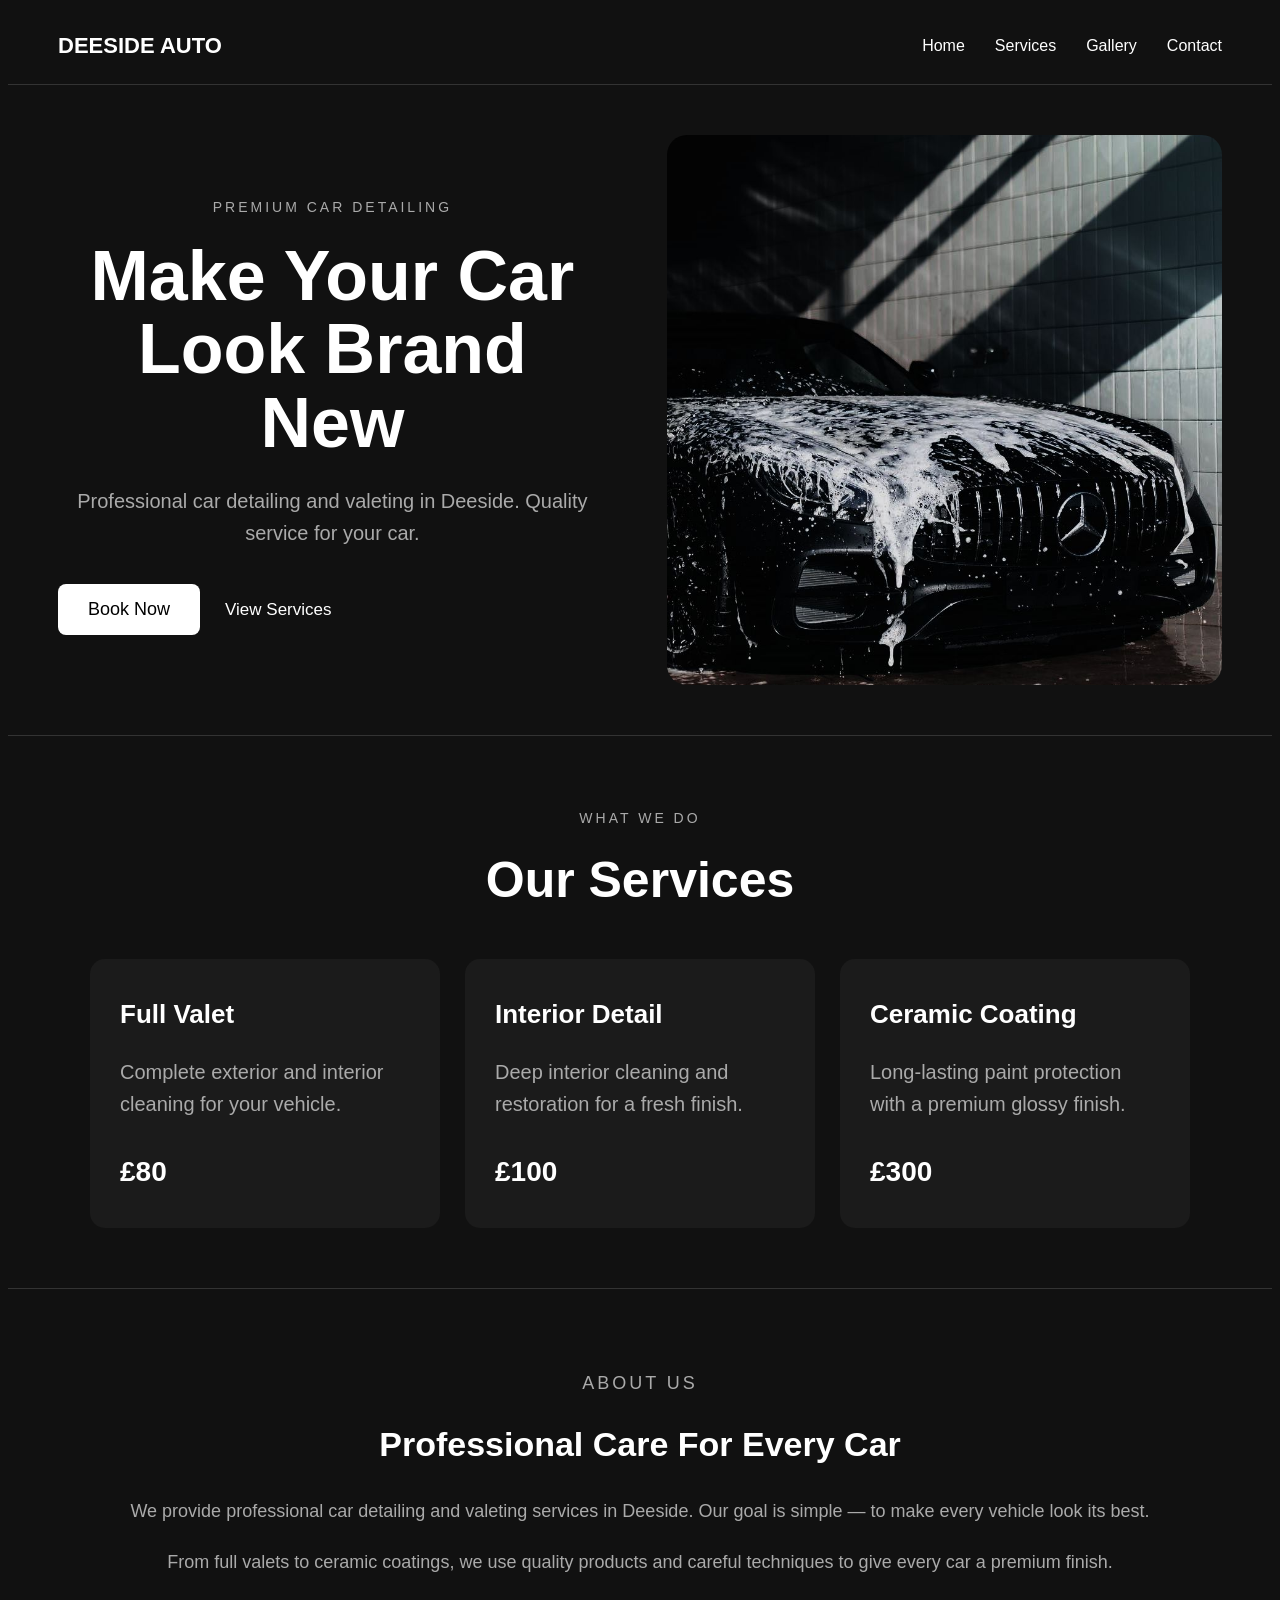
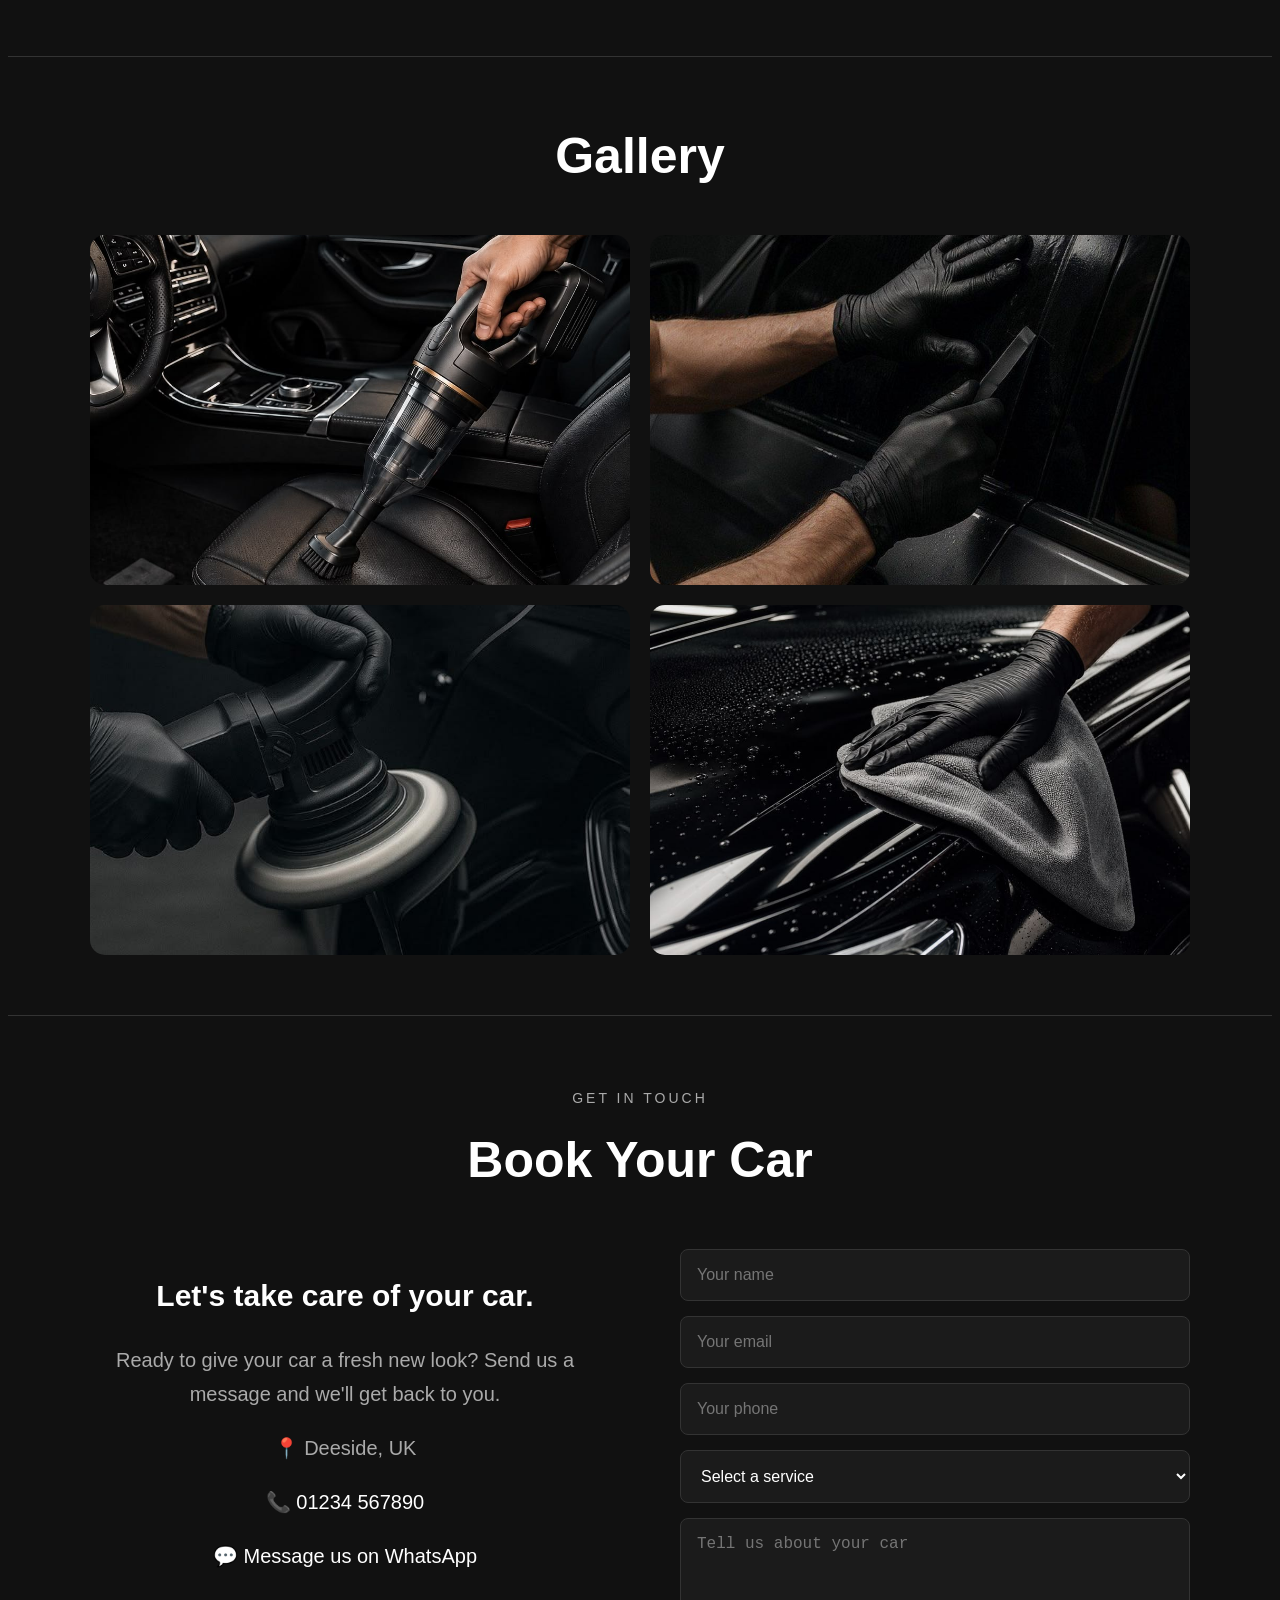
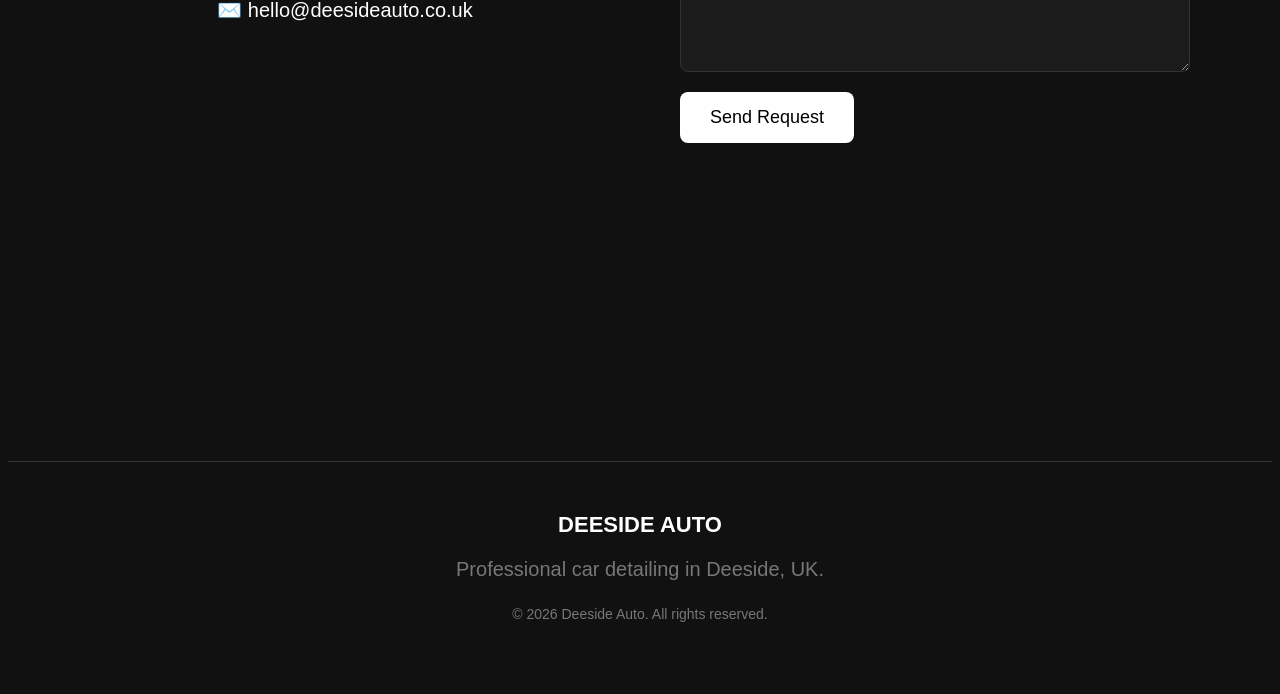
==== index.html @ 5ce9a45f "Add files via upload" ====
<!DOCTYPE html>
<html>
<head>
    <meta name="viewport" content="width=device-width, initial-scale=1.0">
    <title>My first site</title> 
    <link rel="stylesheet" href="style.css">
</head>

<body>

    <header>
        <div class="logo">DEESIDE AUTO</div>
        <button class="menu-toggle" aria-label="Open menu">☰</button>
        <nav>
    <a href="#home">Home</a>
    <a href="#services">Services</a>
    <a href="#gallery">Gallery</a>
    <a href="#contact">Contact</a>
</nav>
    </header>

   <main class="hero" id="home">

    <div class="hero-content">

        <p class="small-title">PREMIUM CAR DETAILING</p>

        <h1>Make Your Car<br>Look Brand New</h1>

        <p class="description">
            Professional car detailing and valeting
            in Deeside. Quality service for your car.
        </p>

        <div class="buttons">
    <a href="#contact" class="book-button">Book Now</a>
    <a href="#services">View Services</a>
</div>

    </div>

    <div class="hero-image">
        <img src="images/car.jpg" alt="Professional car detailing">
    </div>

</main>
<section class="services reveal" id="services">

    <p class="small-title">WHAT WE DO</p>

    <h2>Our Services</h2>

    <div class="service-cards">

        <div class="service-card">
            <h3>Full Valet</h3>
            <p>Complete exterior and interior cleaning for your vehicle.</p>
            <span>£80</span>
        </div>

        <div class="service-card">
            <h3>Interior Detail</h3>
            <p>Deep interior cleaning and restoration for a fresh finish.</p>
            <span>£100</span>
        </div>

        <div class="service-card">
            <h3>Ceramic Coating</h3>
            <p>Long-lasting paint protection with a premium glossy finish.</p>
            <span>£300</span>
        </div>

    </div>

</section>
<section class="about reveal">

    <div class="about-content">

        <p class="small-title">ABOUT US</p>

        <h2>Professional Care For Every Car</h2>

        <p>
            We provide professional car detailing and valeting
            services in Deeside. Our goal is simple — to make
            every vehicle look its best.
        </p>

        <p>
            From full valets to ceramic coatings, we use
            quality products and careful techniques to give
            every car a premium finish.
        </p>

    </div>

</section>
<section class="gallery reveal" id="gallery">
 <h2>Gallery</h2>

    <div class="gallery-grid">

        <img src="images/car1.jpg" alt="Car detailing">
        <img src="images/car2.jpg" alt="Car detailing">
        <img src="images/car3.jpg" alt="Car detailing">
        <img src="images/car4.jpg" alt="Car detailing">

    </div>

</section>
<section class="contact reveal" id="contact">

    <p class="small-title">GET IN TOUCH</p>

    <h2>Book Your Car</h2>

    <div class="contact-container">

        <div class="contact-info">
            <h3>Let's take care of your car.</h3>

            <p>
                Ready to give your car a fresh new look?
                Send us a message and we'll get back to you.
            </p>

            
<p>📍 Deeside, UK</p>

<p>
    📞 <a href="tel:+441234567890">01234 567890</a>
</p>

<p>
    💬 <a href="https://wa.me/441234567890" target="_blank">
        Message us on WhatsApp
    </a>
</p>

<p>
    ✉️ <a href="mailto:hello@deesideauto.co.uk">
        hello@deesideauto.co.uk
    </a>
</p>
        <div class="map">
    <iframe
        src="https://www.google.com/maps?q=Deeside,UK&output=embed"
        width="100%"
        height="300"
        style="border:0;"
        allowfullscreen=""
        loading="lazy">
    </iframe>
</div>
</div>
 <form
    class="contact-form"
    action="https://formspree.io/f/mgaezrvd"
    method="POST"
>

    <input
        type="text"
        name="name"
        placeholder="Your name"
        required
    >

    <input
        type="email"
        name="email"
        placeholder="Your email"
        required
    >

    <input
        type="tel"
        name="phone"
        placeholder="Your phone"
        required
    >

    <select name="service" required>
        <option value="">Select a service</option>
        <option value="Full Valet">Full Valet</option>
        <option value="Interior Detail">Interior Detail</option>
        <option value="Ceramic Coating">Ceramic Coating</option>
    </select>

    <textarea
        name="message"
        placeholder="Tell us about your car"
    ></textarea>

    <button type="submit">Send Request</button>
    <p class="form-message"></p>

</form>

    </div>

</section>
<footer>

    <div class="footer-logo">DEESIDE AUTO</div>

    <p>Professional car detailing in Deeside, UK.</p>

    <p class="copyright">
        © 2026 Deeside Auto. All rights reserved.
    </p>

</footer>
<script src="script.js"></script>
</body>
</html>
---- style.css ----
html {
    scroll-behavior: smooth;
}
        body {
            background-color: #111111;
            color: white;
            font-family: Arial, sans-serif;
            text-align: center;
        }

        h1 {
            font-size: 50px;
        }

        p {
            font-size: 20px;
            color: #aaaaaa;
        }

        button {
            background-color: white;
            color: black;
            border: none;
            padding: 15px 30px;
            font-size: 18px;
            border-radius: 8px;
            cursor: pointer;
        }

        header {
    display: flex;
    justify-content: space-between;
    align-items: center;
    padding: 25px 50px;
    border-bottom: 1px solid #333333;
    position: sticky;
    top: 0;
    z-index: 1000;
    background-color: #111111;

}

.logo {
    font-size: 22px;
    font-weight: bold;
}

nav {
    display: flex;
    gap: 30px;
}

nav a {
    color: white;
    text-decoration: none;
}

main {
    padding-top: 150px;
}

main h1 {
    font-size: 60px;
    margin-bottom: 20px;
}

main p {
    font-size: 22px;
    color: #aaaaaa;
    margin-bottom: 35px;
}

hero {
    min-height: 650px;
    display: flex;
    align-items: center;
    padding: 0 50px;
}

.hero-content {
    max-width: 700px;
}

.small-title {
    font-size: 14px;
    letter-spacing: 3px;
    color: #aaaaaa;
    margin-bottom: 25px;
}

.hero h1 {
    font-size: 70px;
    line-height: 1.05;
    margin: 0 0 25px 0;
}

.description {
    font-size: 20px;
    line-height: 1.6;
    color: #aaaaaa;
    max-width: 550px;
    margin-bottom: 35px;
}

.buttons {
    display: flex;
    align-items: center;
    gap: 25px;
}

.buttons a {
    color: white;
    text-decoration: none;
    font-size: 17px;
}

.hero {
    min-height: 650px;
    display: flex;
    align-items: center;
    justify-content: space-between;
    gap: 60px;
    padding: 0 50px;
}

.hero-content {
    max-width: 600px;
}

.hero-image {
    width: 48%;
}

.hero-image img {
    width: 100%;
    height: 550px;
    object-fit: cover;
    border-radius: 20px;
    display: block;
}

.services {
    padding: 100px 50px;
    text-align: center;
    border-top: 1px solid #333333;
}

.services h2 {
    font-size: 50px;
    margin: 10px 0 50px;
}

.service-cards {
    display: grid;
    grid-template-columns: repeat(3, 1fr);
    gap: 25px;
    max-width: 1100px;
    margin: 0 auto;
}

.service-card {
    background-color: #1b1b1b;
    padding: 40px 30px;
    border-radius: 15px;
    text-align: left;
}

.service-card h3 {
    font-size: 26px;
    margin-top: 0;
}

.service-card p {
    color: #aaaaaa;
    line-height: 1.6;
    min-height: 80px;
}

.service-card span {
    font-size: 28px;
    font-weight: bold;
}

.gallery {
    padding: 100px 50px;
    text-align: center;
    border-top: 1px solid #333333;
}

.gallery h2 {
    font-size: 50px;
    margin: 10px 0 50px;
}

.gallery-grid {
    display: grid;
    grid-template-columns: repeat(2, 1fr);
    gap: 20px;
    max-width: 1100px;
    margin: 0 auto;
}

.gallery-grid img {
    width: 100%;
    height: 350px;
    object-fit: cover;
    border-radius: 15px;
}

.contact {
    padding: 100px 50px;
    border-top: 1px solid #333333;
}

.contact h2 {
    text-align: center;
    font-size: 50px;
    margin: 10px 0 60px;
}

.contact-container {
    max-width: 1100px;
    margin: 0 auto;
    display: grid;
    grid-template-columns: 1fr 1fr;
    gap: 80px;
}

.contact-info h3 {
    font-size: 30px;
}

.contact-info p {
    color: #aaaaaa;
    line-height: 1.7;
}

.contact-form {
    display: flex;
    flex-direction: column;
    gap: 15px;
}

.contact-form input,
.contact-form select,
.contact-form textarea {
    background-color: #1b1b1b;
    color: white;
    border: 1px solid #333333;
    padding: 16px;
    border-radius: 8px;
    font-size: 16px;
}

.contact-form textarea {
    height: 120px;
    resize: vertical;
}

.contact-form button {
    margin-top: 5px;
}

button {
    transition: 0.3s;
}

button:hover {
    transform: translateY(-2px);
    opacity: 0.85;
}

.service-card {
    transition: 0.3s;
}

.service-card:hover {
    transform: translateY(-8px);
}

.gallery-grid img {
    transition: 0.3s;
}

.gallery-grid img:hover {
    transform: scale(1.02);
}

nav a {
    transition: 0.3s;
}

nav a:hover {
    opacity: 0.6;
}

.buttons .book-button {
    background-color: white;
    color: black;
    padding: 15px 30px;
    border-radius: 8px;
    text-decoration: none;
    font-size: 18px;
    transition: 0.3s;
}
.buttons .book-button:hover {
    transform: translateY(-2px);
    opacity: 0.85;
}

.menu-toggle {
    display: none;
    background: none;
    border: none;
    color: white;
    font-size: 28px;
    cursor: pointer;
}
@media (max-width: 768px) {
    menu-toggle {
        display: block;
    }

    header nav {
        display: none;
    }

    header {
    padding: 20px;
    flex-direction: row;
    justify-content: space-between;
    align-items: center;
}

    nav {
        gap: 15px;
        flex-wrap: wrap;
        justify-content: center;
    }

   .hero {
    min-height: auto;
    flex-direction: column;
    padding: 60px 20px;
    text-align: center;
}

    .hero-content {
        max-width: 100%;
    }

   .hero h1 {
    font-size: 38px;
    line-height: 1.1;
}

    .description {
        font-size: 18px;
    }

    .buttons {
        justify-content: center;
        flex-wrap: wrap;
    }

    .hero-image {
        width: 100%;
    }

    .hero-image img {
      height: 300px;
    }

    .services {
        padding: 70px 20px;
    }

    .services h2,
    .gallery h2,
    .contact h2 {
        font-size: 40px;
    }

    .service-cards {
        grid-template-columns: 1fr;
    }

    .gallery {
        padding: 70px 20px;
    }

    .gallery-grid {
        grid-template-columns: 1fr;
    }

    .gallery-grid img {
        height: 300px;
    }

    .contact {
        padding: 70px 20px;
    }

    .contact-container {
        grid-template-columns: 1fr;
        gap: 40px;
    }

    .about {
    padding: 70px 20px;
}

.about h2 {
    font-size: 38px;
}

.map {
    margin-bottom: 30px;
}

.menu-toggle {
    display: block;
    background: none;
    border: none;
    color: white;
    font-size: 30px;
    cursor: pointer;
}

header nav {
    display: none;
    position: absolute;
    top: 100%;
    left: 0;
    width: 100%;
    background-color: #111111;
    padding: 25px;
    flex-direction: column;
    gap: 20px;
    border-top: 1px solid #333333;
}

header nav.active {
    display: flex;
}

.contact-form {
    margin-bottom: 40px;
}

footer {
    padding-top: 35px;
    padding-bottom: 25px;
}

footer p {
    margin: 8px 0;
}
}

footer {
    border-top: 1px solid #333333;
    padding: 50px;
    text-align: center;
}

.footer-logo {
    font-size: 22px;
    font-weight: bold;
    margin-bottom: 15px;
}

footer p {
    color: #777777;
}

.copyright {
    font-size: 14px;
    margin-top: 25px;
}

.form-message {
    display: none;
    padding: 15px;
    border-radius: 8px;
    text-align: center;
    font-size: 16px;
}

.form-message.success {
    display: block;
    background-color: #1b3325;
    color: #7ee2a8;
}

.form-message.error {
    display: block;
    background-color: #3a1d1d;
    color: #ff8a8a;
}

.contact-info a {
    color: white;
    text-decoration: none;
}

.contact-info a:hover {
    opacity: 0.7;
}
  
.map {
    margin-top: 30px;
    margin-bottom: 40px;
}

.map iframe {
    border-radius: 15px;
}

.about {
    padding: 100px 50px;
    border-top: 1px solid #333333;
}

.about-content {
    max-width: 800px;
    margin: 0 auto;
    text-align: center;
}

.about h2 {
    font-size: 48px;
    margin: 10px 0 30px;
}

.about p {
    color: #aaaaaa;
    line-height: 1.8;
    font-size: 18px;
}

.contact-info p {
    margin-bottom: 16px;
}

.contact-form button {
    width: fit-content;
    padding: 15px 30px;
}

@media (max-width: 768px) {
    .contact-form button {
        width: 100%;
    }
}

@media (max-width: 768px) {
    header {
        display: flex;
        flex-direction: row !important;
        justify-content: space-between !important;
        align-items: center !important;
    }

    .menu-toggle {
        margin-left: auto;
    }
}

.services,
.about,
.gallery,
.contact {
    padding-top: 60px;
    padding-bottom: 60px;
}

.about h2 {
    font-size: 34px;
    line-height: 1.2;
}

.about-content {
    max-width: 100%;
}

.contact {
    padding-top: 60px;
}

.reveal {
    opacity: 0;
    transform: translateY(30px);
    transition: opacity 0.6s ease, transform 0.6s ease;
}

.reveal.active {
    opacity: 1;
    transform: translateY(0);
}
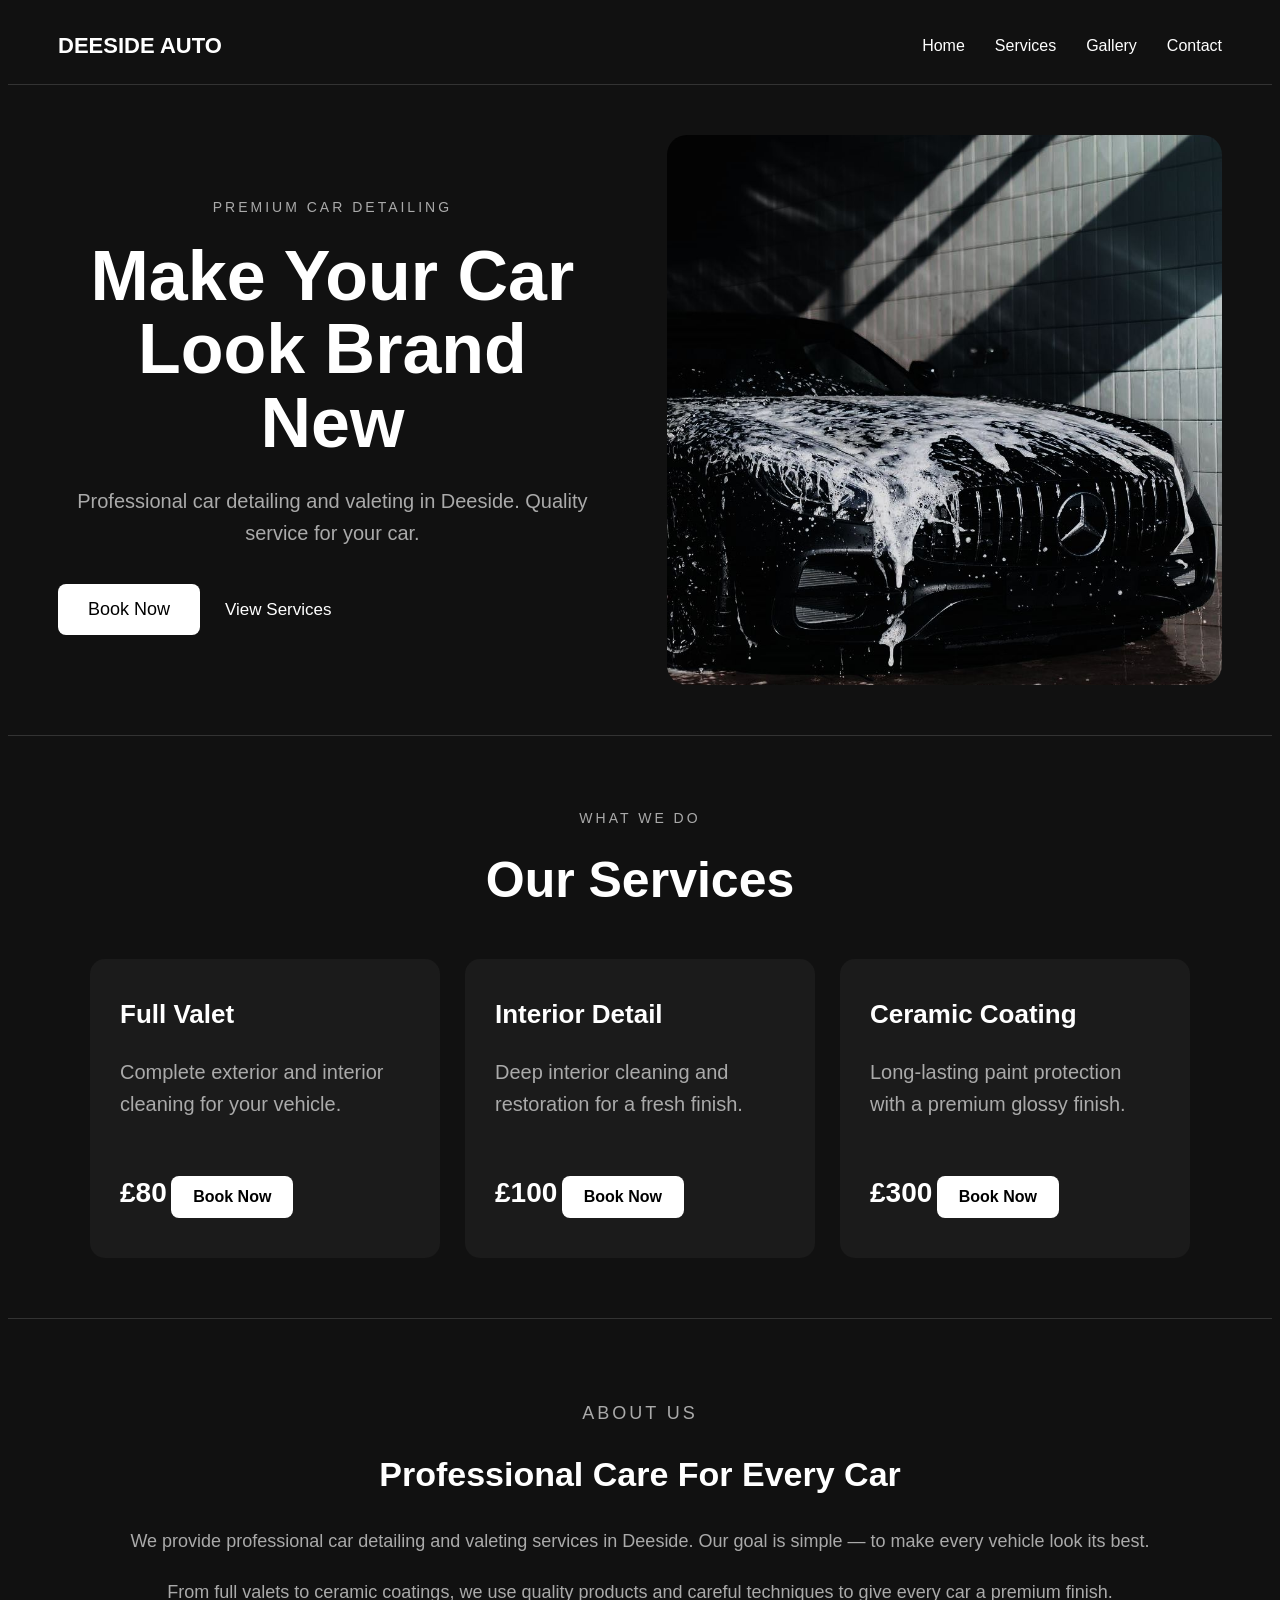
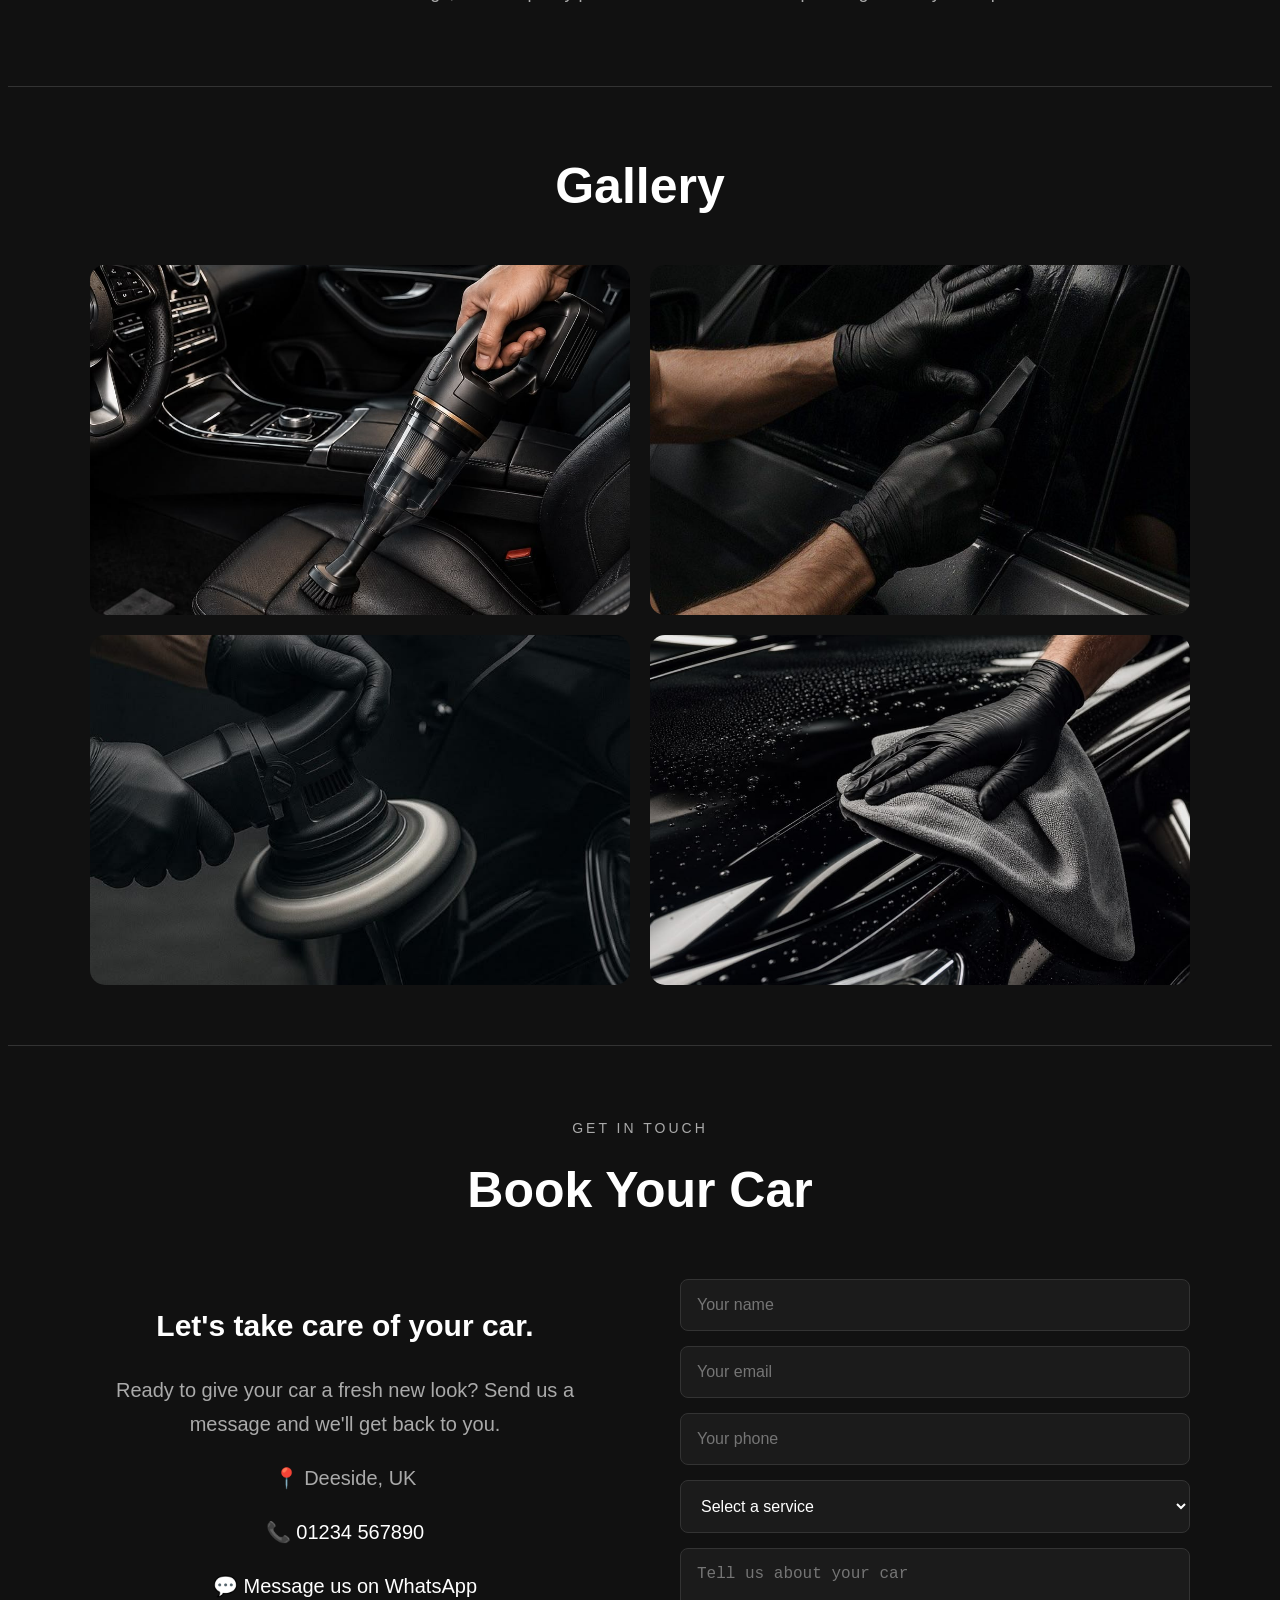
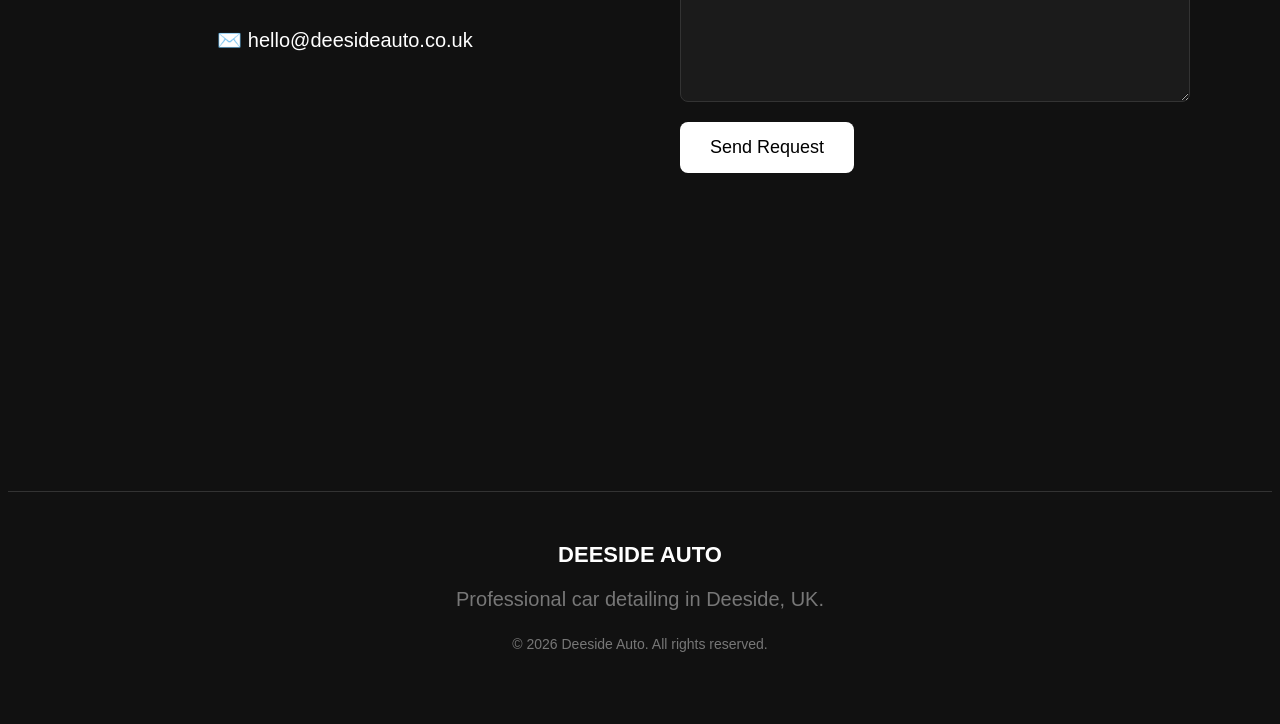
==== commit 1eaded27: "Add files via upload" ====
--- a/index.html
+++ b/index.html
@@ -56,18 +56,21 @@
             <h3>Full Valet</h3>
             <p>Complete exterior and interior cleaning for your vehicle.</p>
             <span>£80</span>
+            <a href="#contact" class="service-book">Book Now</a>
         </div>
 
         <div class="service-card">
             <h3>Interior Detail</h3>
             <p>Deep interior cleaning and restoration for a fresh finish.</p>
             <span>£100</span>
+            <a href="#contact" class="service-book">Book Now</a>
         </div>
 
         <div class="service-card">
             <h3>Ceramic Coating</h3>
             <p>Long-lasting paint protection with a premium glossy finish.</p>
             <span>£300</span>
+            <a href="#contact" class="service-book">Book Now</a>
         </div>
 
     </div>
--- a/style.css
+++ b/style.css
@@ -315,6 +315,23 @@
     color: white;
     font-size: 28px;
     cursor: pointer;
+}
+
+.service-book {
+    display: inline-block;
+    margin-top: 20px;
+    padding: 12px 22px;
+    background-color: white;
+    color: black;
+    text-decoration: none;
+    border-radius: 8px;
+    font-weight: bold;
+    transition: 0.3s;
+}
+
+.service-book:hover {
+    transform: translateY(-2px);
+    opacity: 0.85;
 }
 @media (max-width: 768px) {
     menu-toggle {
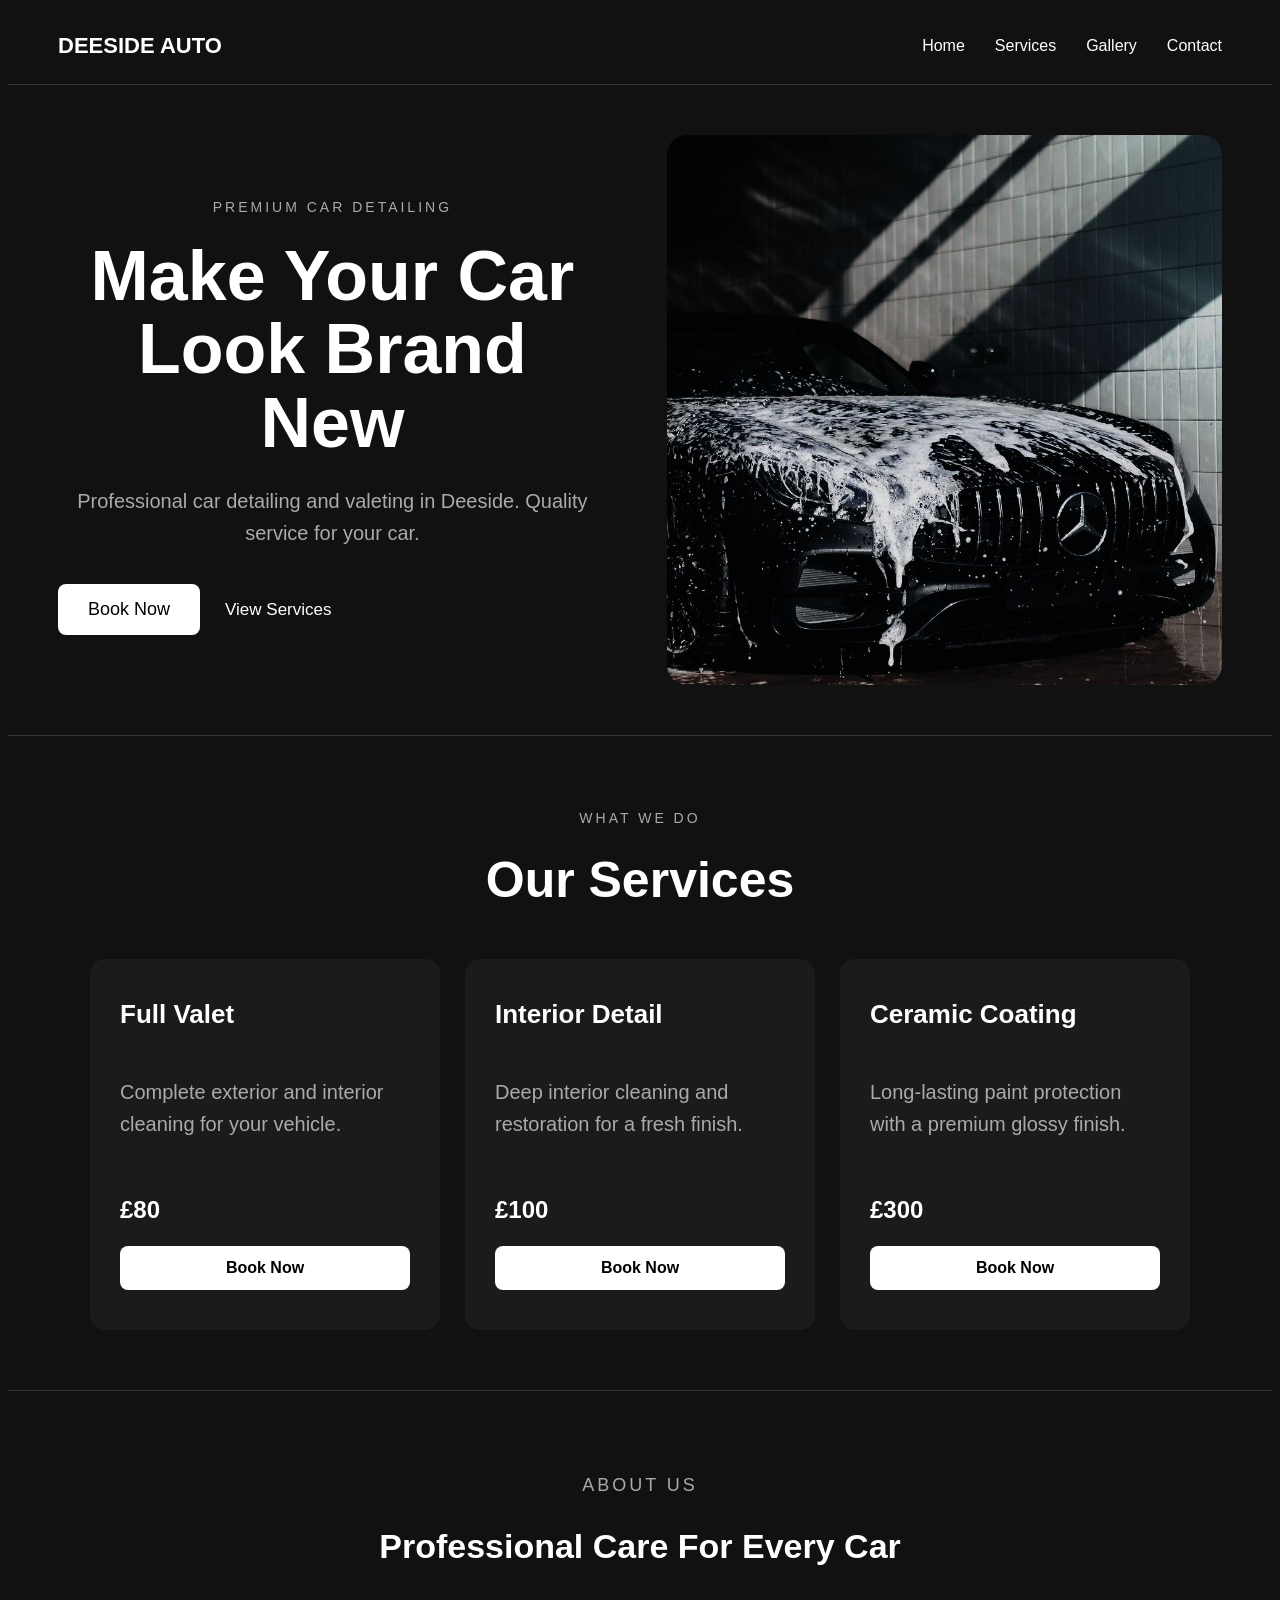
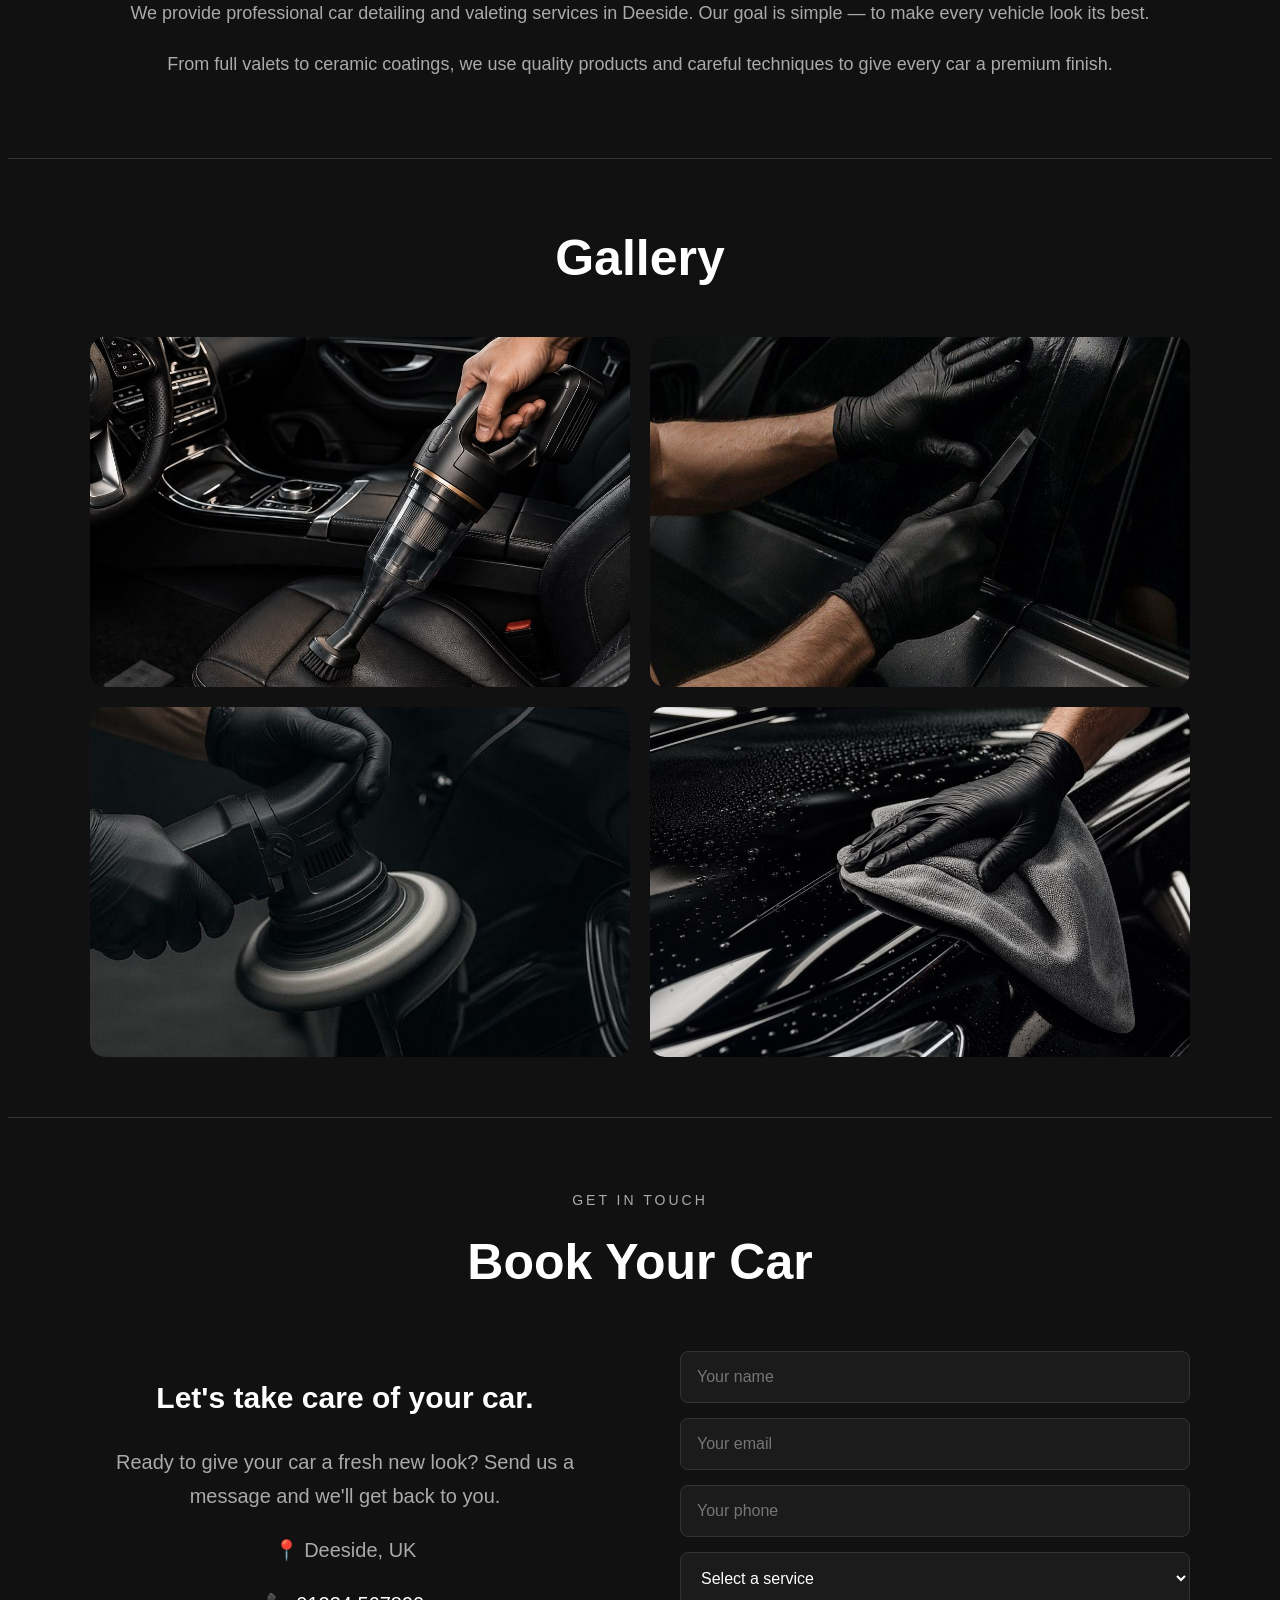
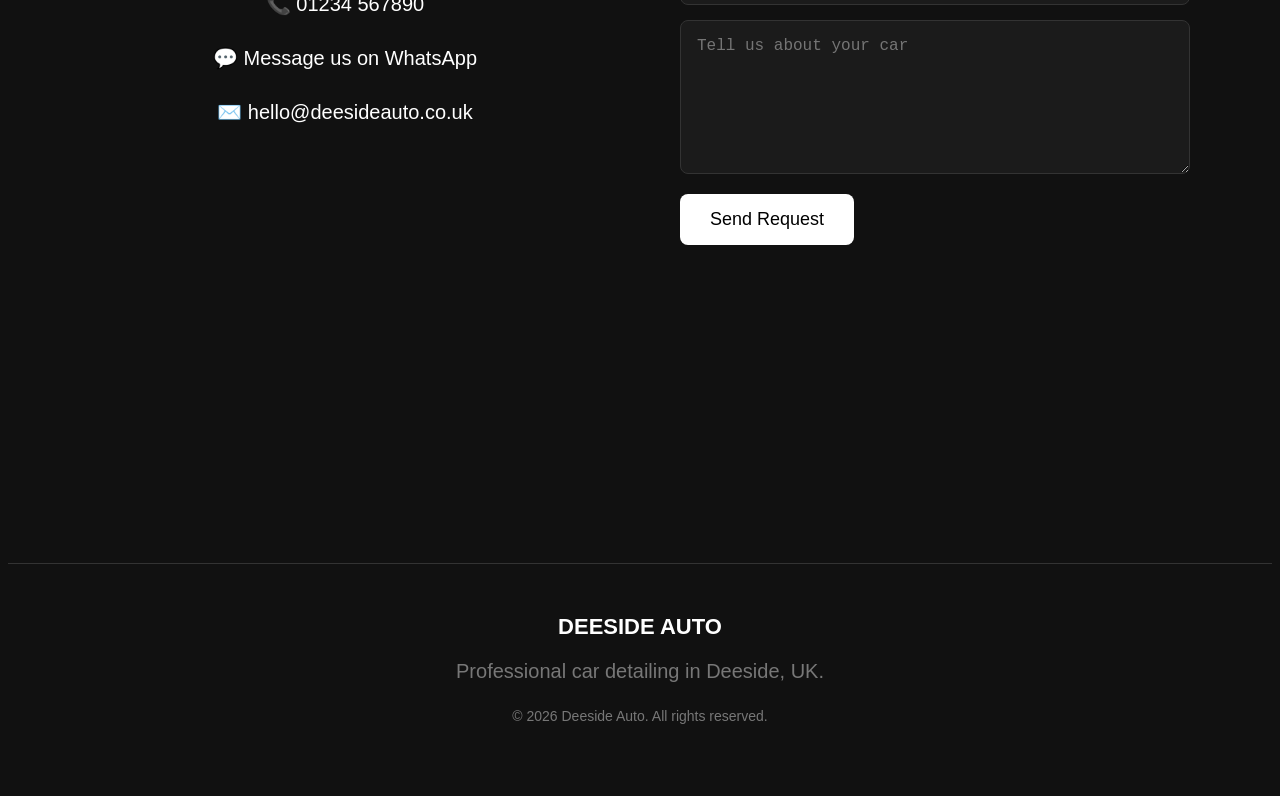
==== commit ab5a531f: "Add files via upload" ====
--- a/index.html
+++ b/index.html
@@ -56,21 +56,21 @@
             <h3>Full Valet</h3>
             <p>Complete exterior and interior cleaning for your vehicle.</p>
             <span>£80</span>
-            <a href="#contact" class="service-book">Book Now</a>
+            <a href="#contact" class="service-book" data-service="Full Valet">Book Now</a>
         </div>
 
         <div class="service-card">
             <h3>Interior Detail</h3>
             <p>Deep interior cleaning and restoration for a fresh finish.</p>
             <span>£100</span>
-            <a href="#contact" class="service-book">Book Now</a>
+            <a href="#contact" class="service-book" data-service="Interior Detail">Book Now</a>
         </div>
 
         <div class="service-card">
             <h3>Ceramic Coating</h3>
             <p>Long-lasting paint protection with a premium glossy finish.</p>
             <span>£300</span>
-            <a href="#contact" class="service-book">Book Now</a>
+            <a href="#contact" class="service-book" data-service="Ceramic Coating">Book Now</a>
         </div>
 
     </div>
--- a/style.css
+++ b/style.css
@@ -163,8 +163,9 @@
     padding: 40px 30px;
     border-radius: 15px;
     text-align: left;
-}
-
+    display: flex;
+    flex-direction: column;
+}
 .service-card h3 {
     font-size: 26px;
     margin-top: 0;
@@ -174,6 +175,7 @@
     color: #aaaaaa;
     line-height: 1.6;
     min-height: 80px;
+    flex-grow: 1;
 }
 
 .service-card span {
@@ -318,20 +320,28 @@
 }
 
 .service-book {
-    display: inline-block;
-    margin-top: 20px;
-    padding: 12px 22px;
+    display: block;
+    margin-top: 22px;
+    padding: 13px 20px;
     background-color: white;
     color: black;
     text-decoration: none;
     border-radius: 8px;
     font-weight: bold;
+    text-align: center;
     transition: 0.3s;
 }
 
 .service-book:hover {
     transform: translateY(-2px);
     opacity: 0.85;
+}
+
+.service-card span {
+    display: block;
+    margin-top: 20px;
+    font-size: 24px;
+    font-weight: bold;
 }
 @media (max-width: 768px) {
     menu-toggle {
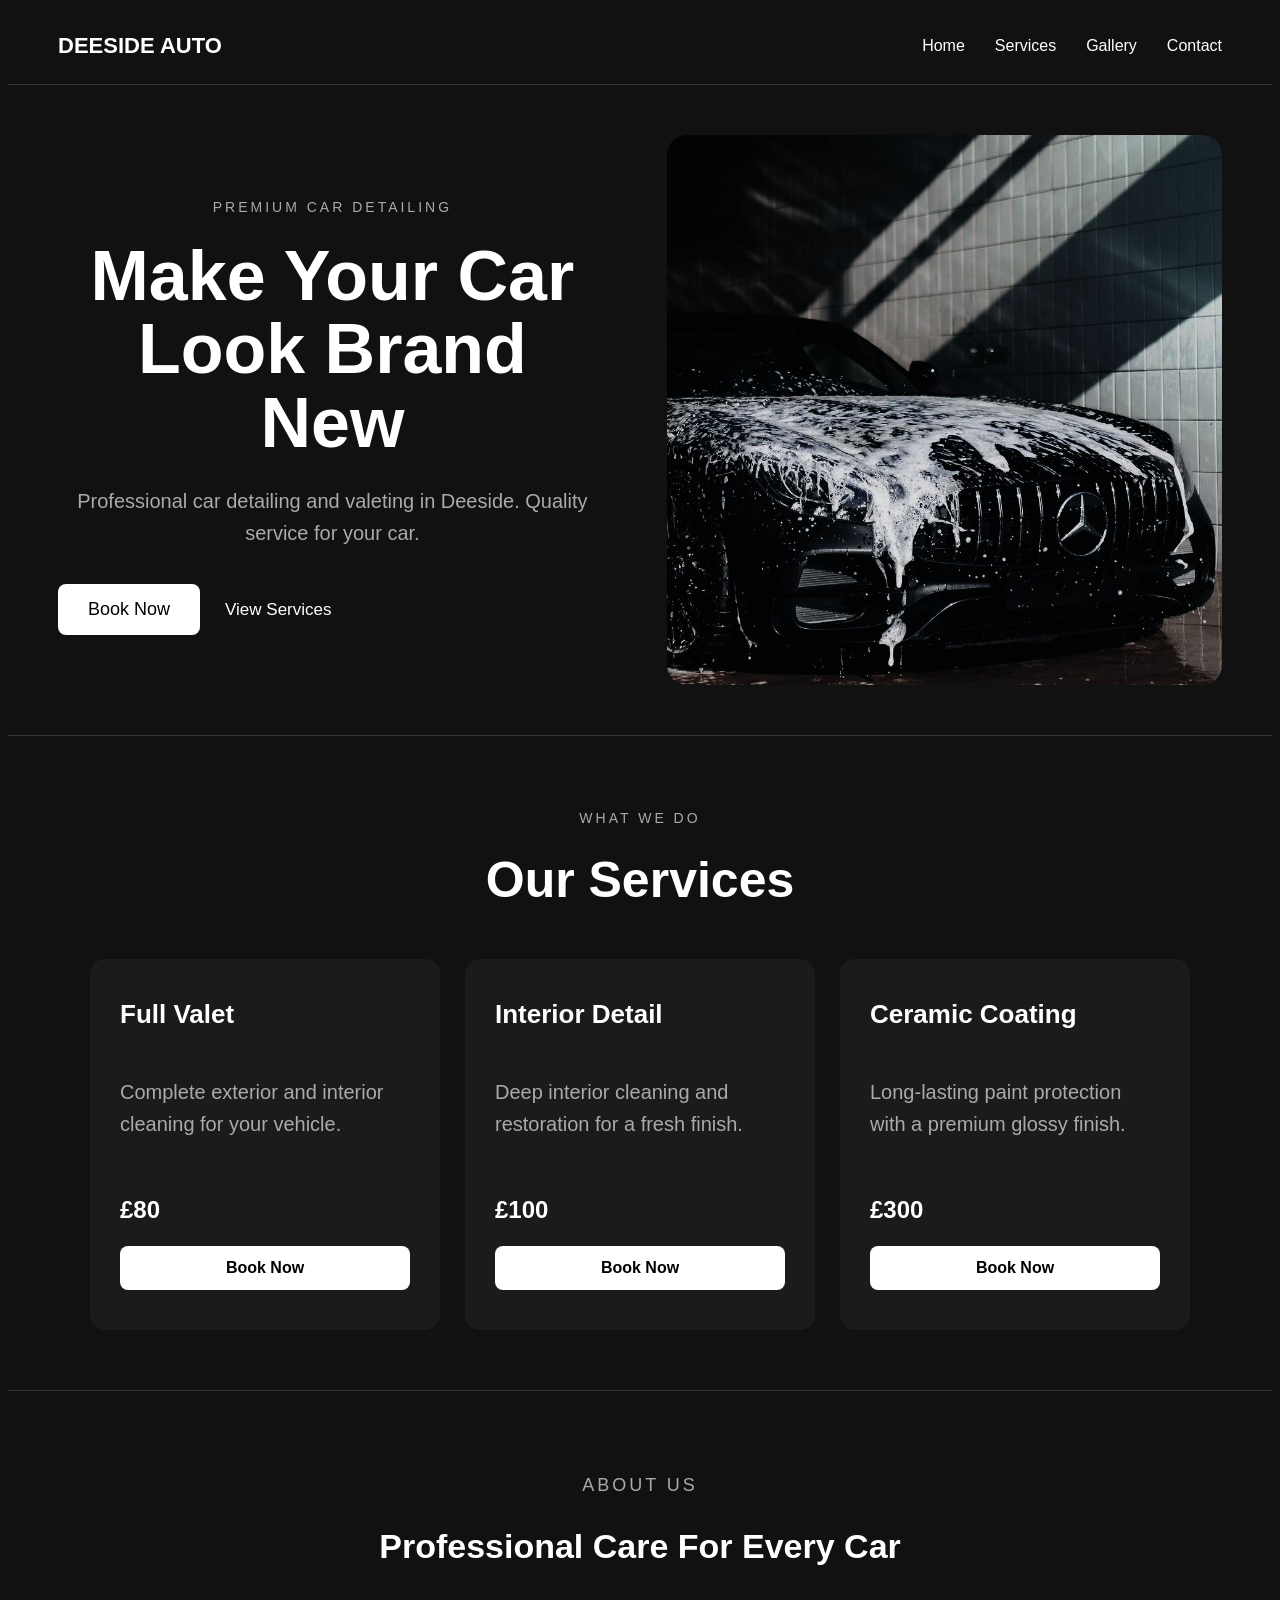
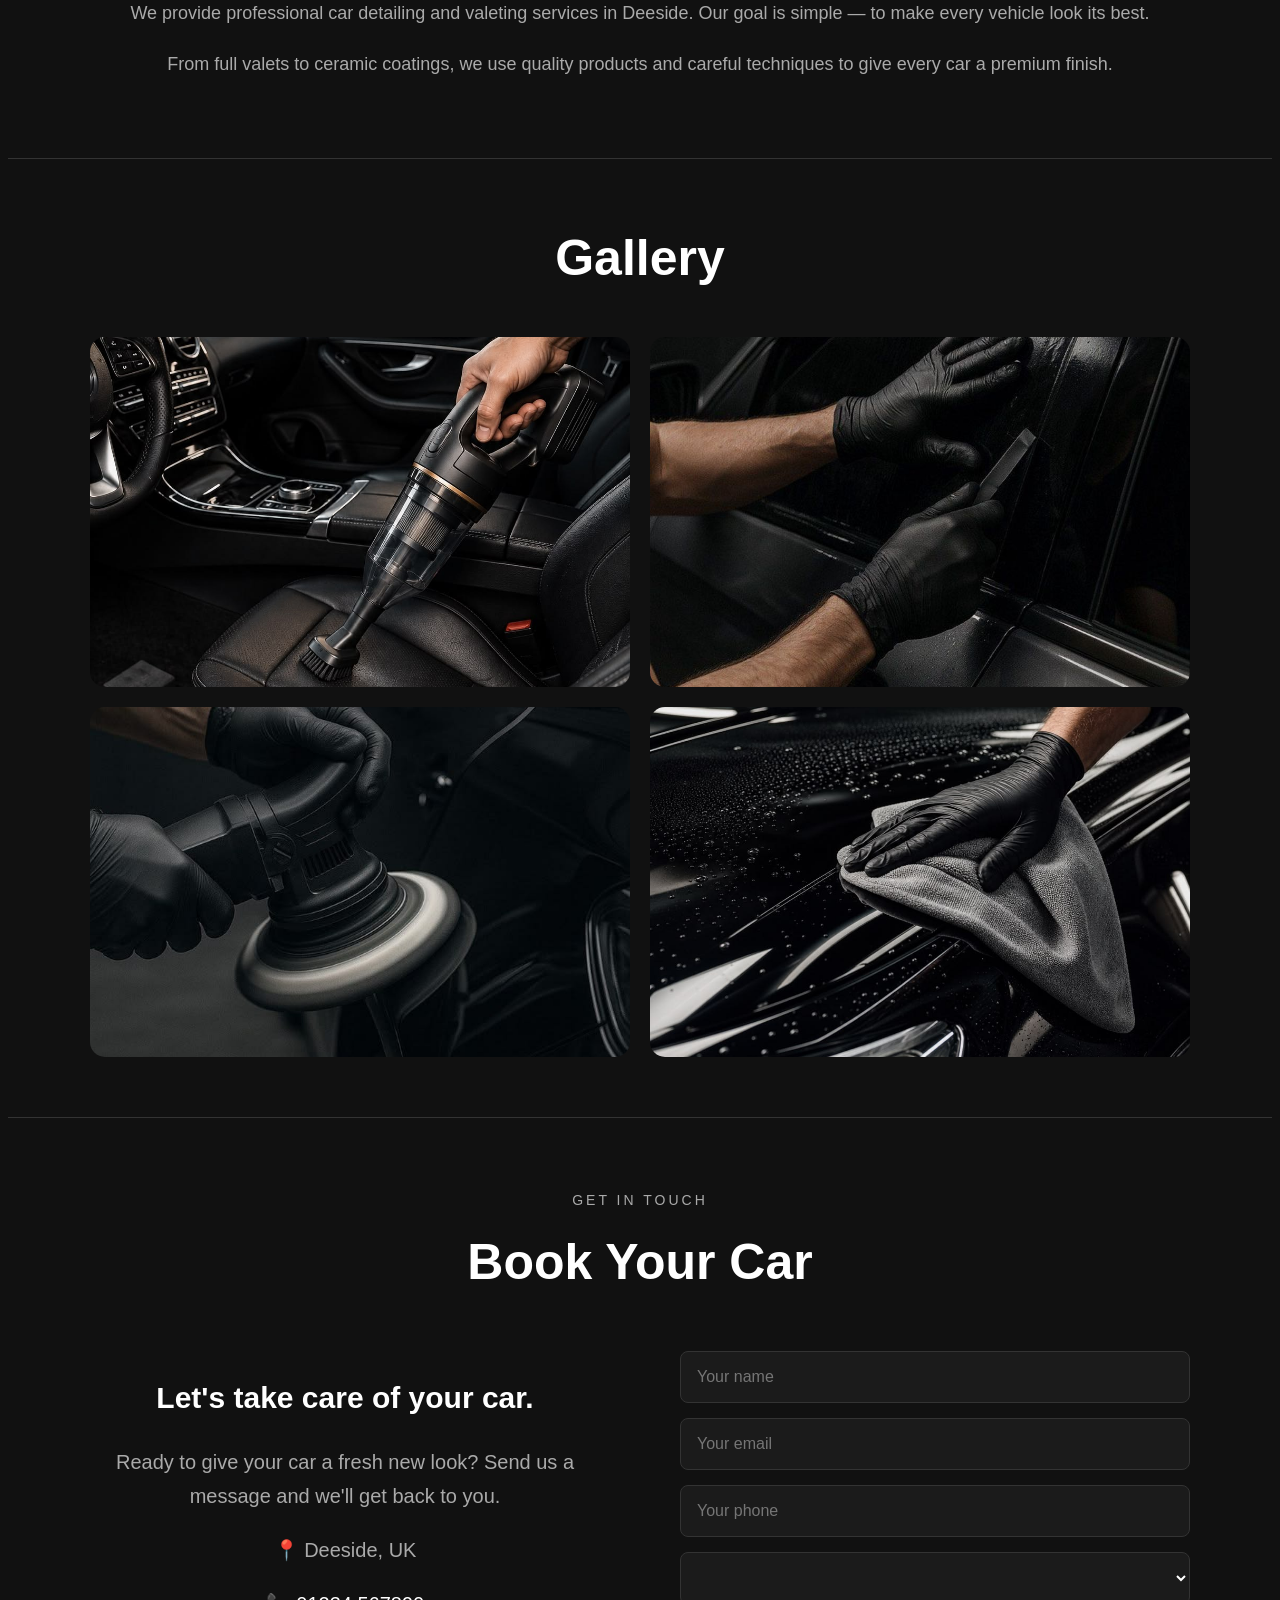
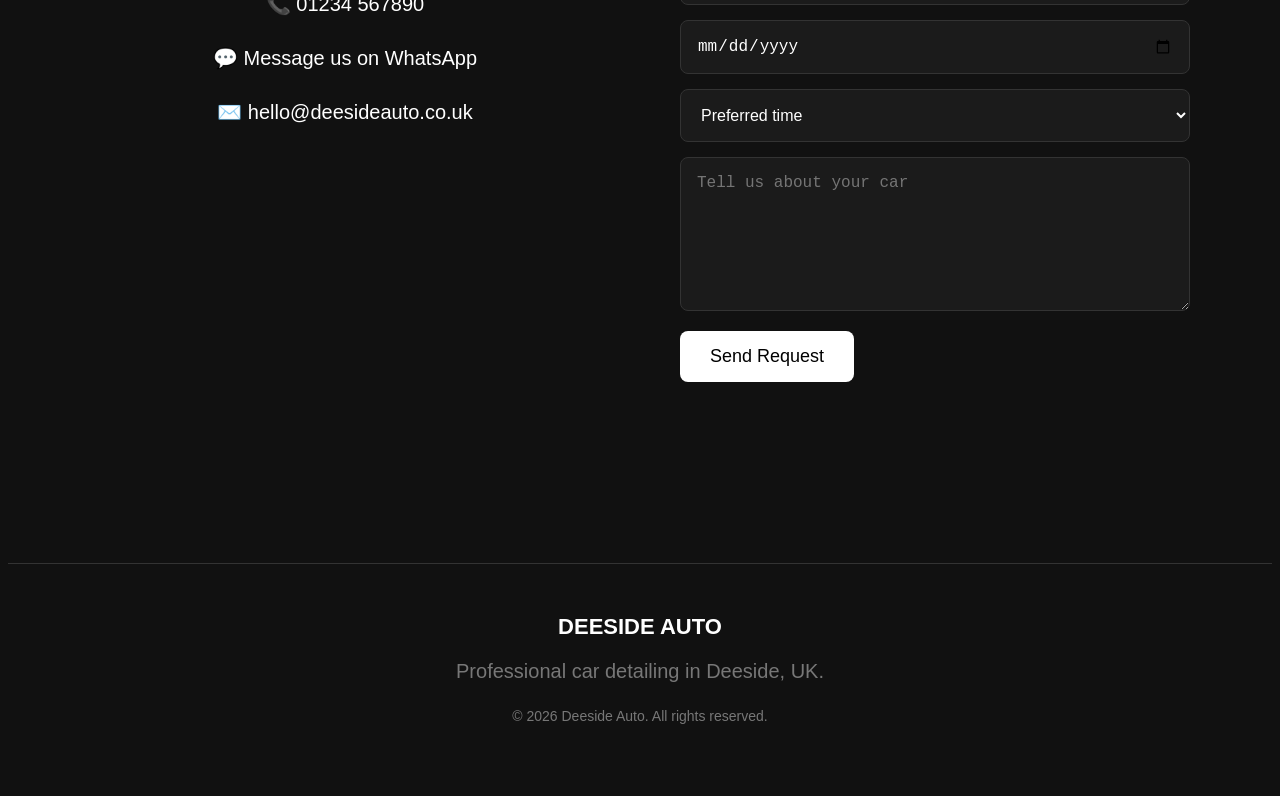
==== commit 83e5517d: "Add files via upload" ====
--- a/index.html
+++ b/index.html
@@ -185,11 +185,16 @@
     >
 
     <select name="service" required>
-        <option value="">Select a service</option>
-        <option value="Full Valet">Full Valet</option>
-        <option value="Interior Detail">Interior Detail</option>
-        <option value="Ceramic Coating">Ceramic Coating</option>
-    </select>
+<input type="date" name="date" required>
+
+<select name="time" required>
+    <option value="">Preferred time</option>
+    <option value="09:00">09:00</option>
+    <option value="11:00">11:00</option>
+    <option value="13:00">13:00</option>
+    <option value="15:00">15:00</option>
+    <option value="17:00">17:00</option>
+</select>
 
     <textarea
         name="message"
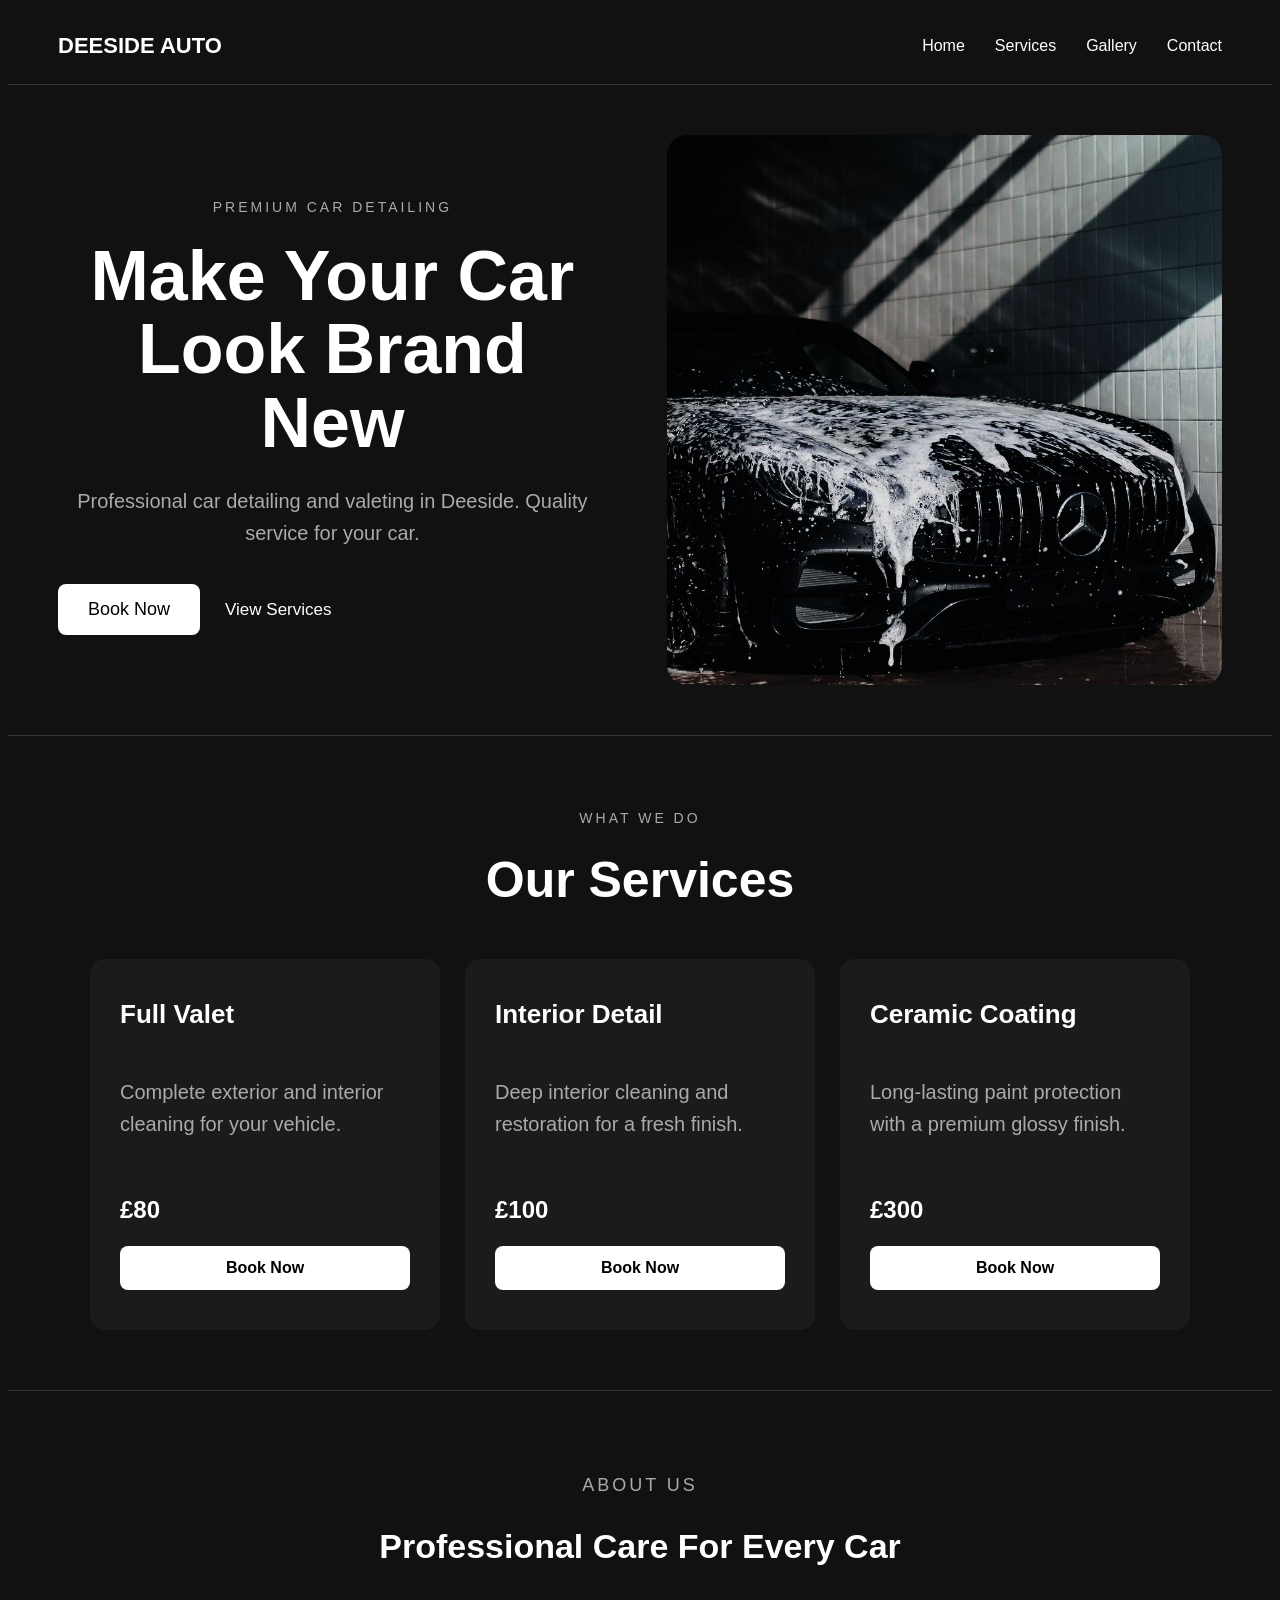
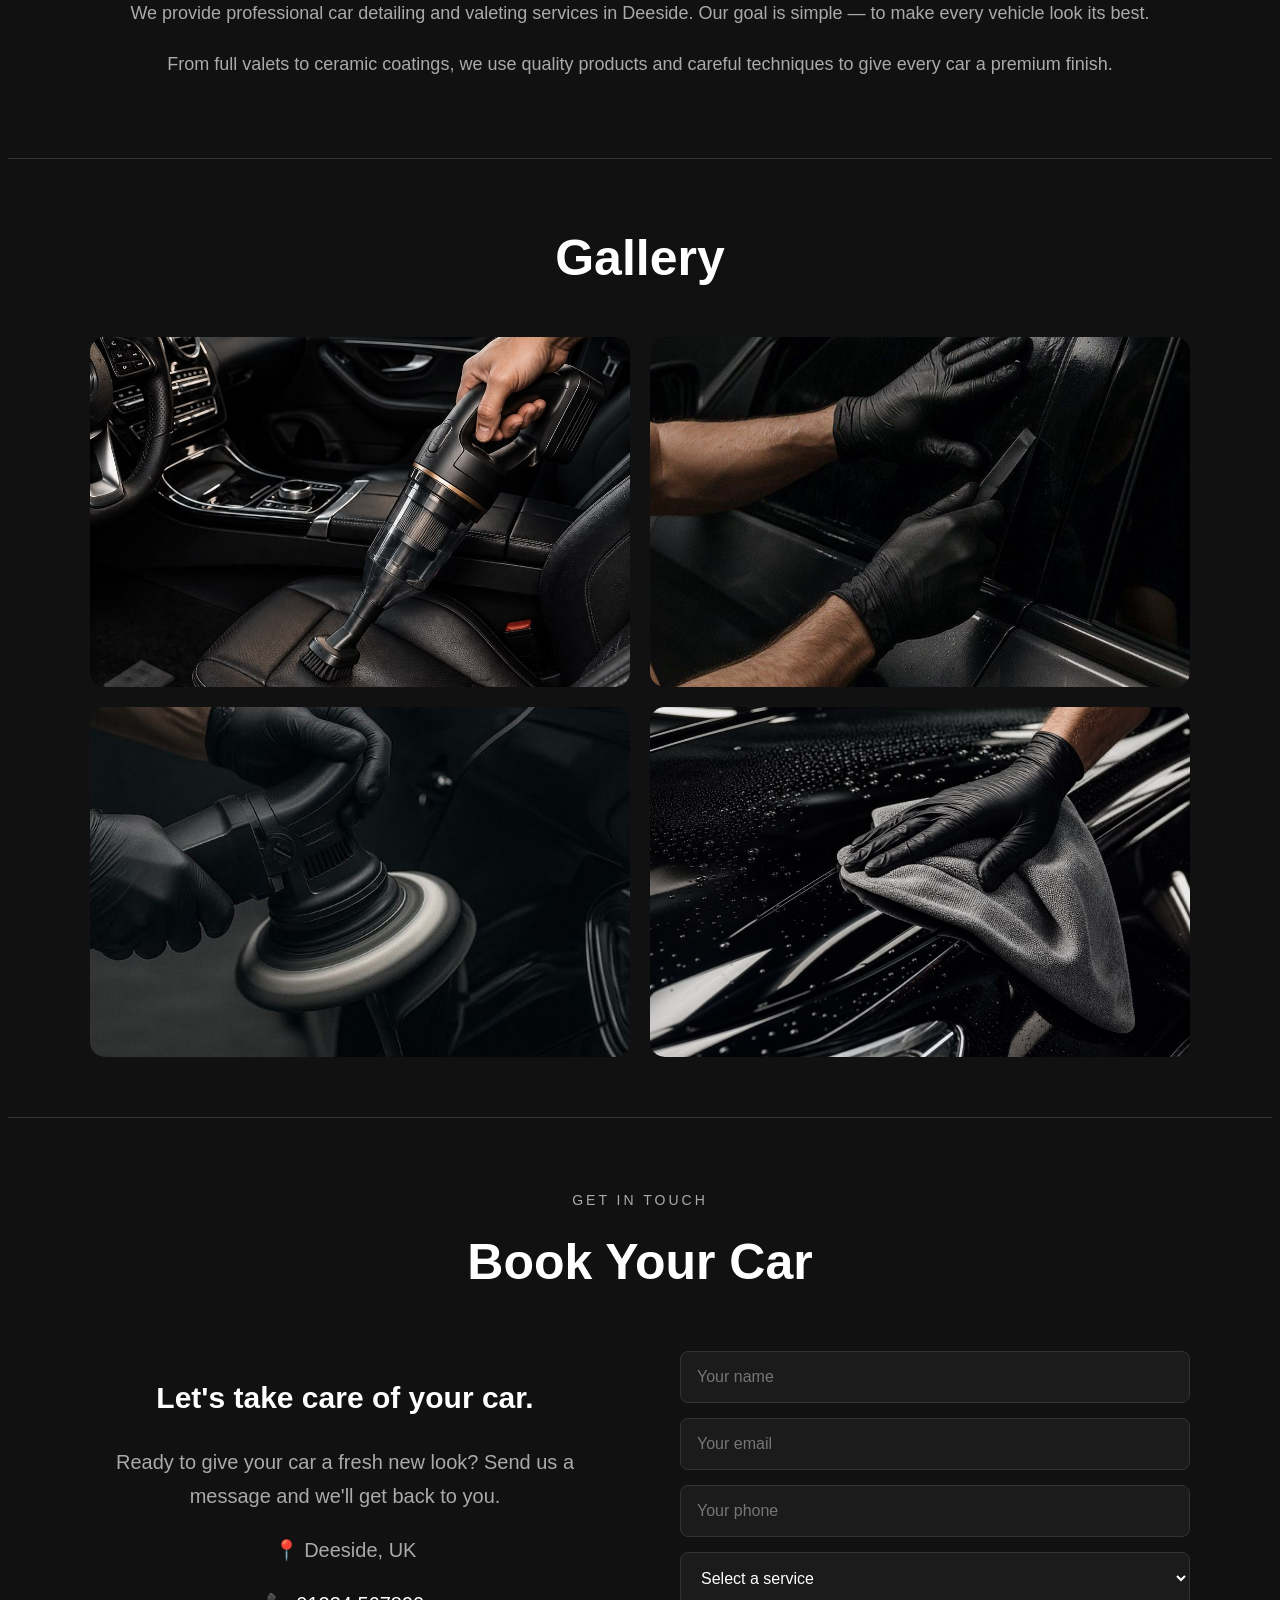
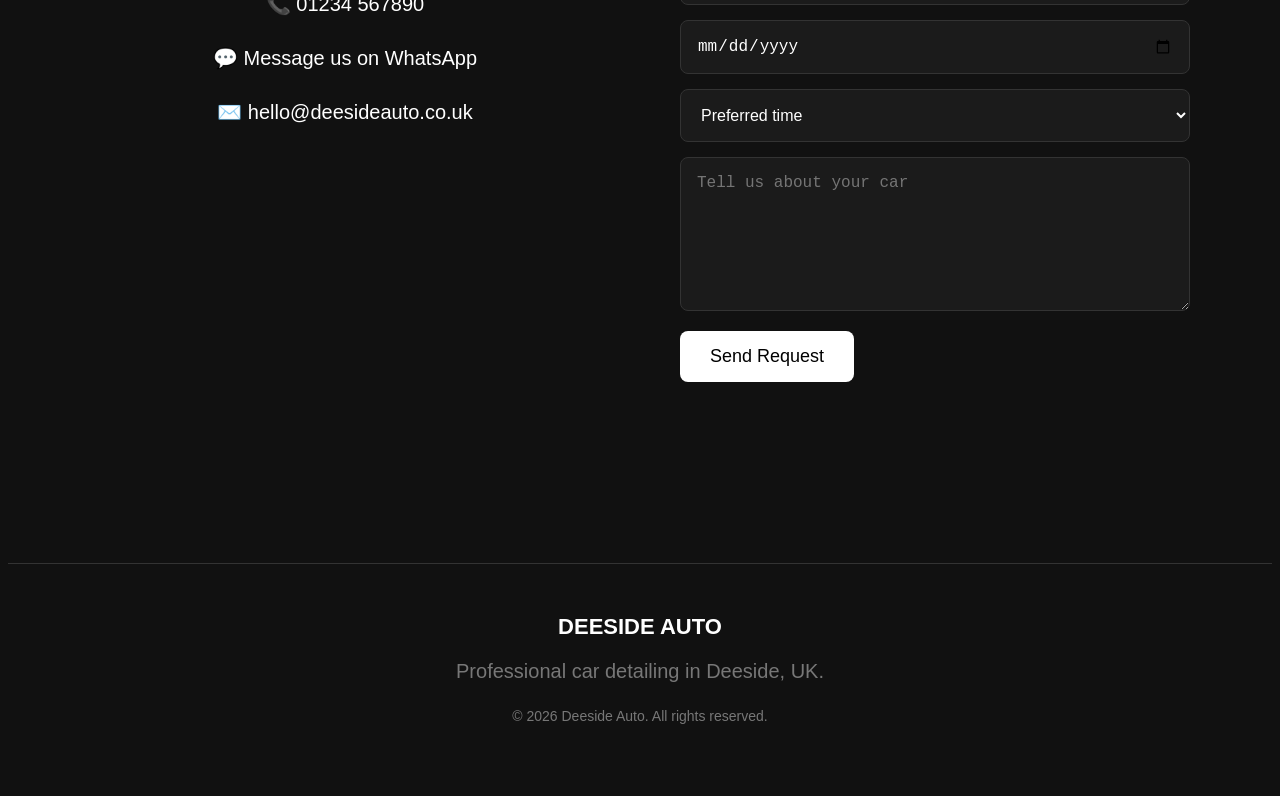
==== commit 9525233c: "Add files via upload" ====
--- a/index.html
+++ b/index.html
@@ -185,6 +185,12 @@
     >
 
     <select name="service" required>
+    <option value="">Select a service</option>
+    <option value="Full Valet">Full Valet</option>
+    <option value="Interior Detail">Interior Detail</option>
+    <option value="Ceramic Coating">Ceramic Coating</option>
+</select>
+
 <input type="date" name="date" required>
 
 <select name="time" required>
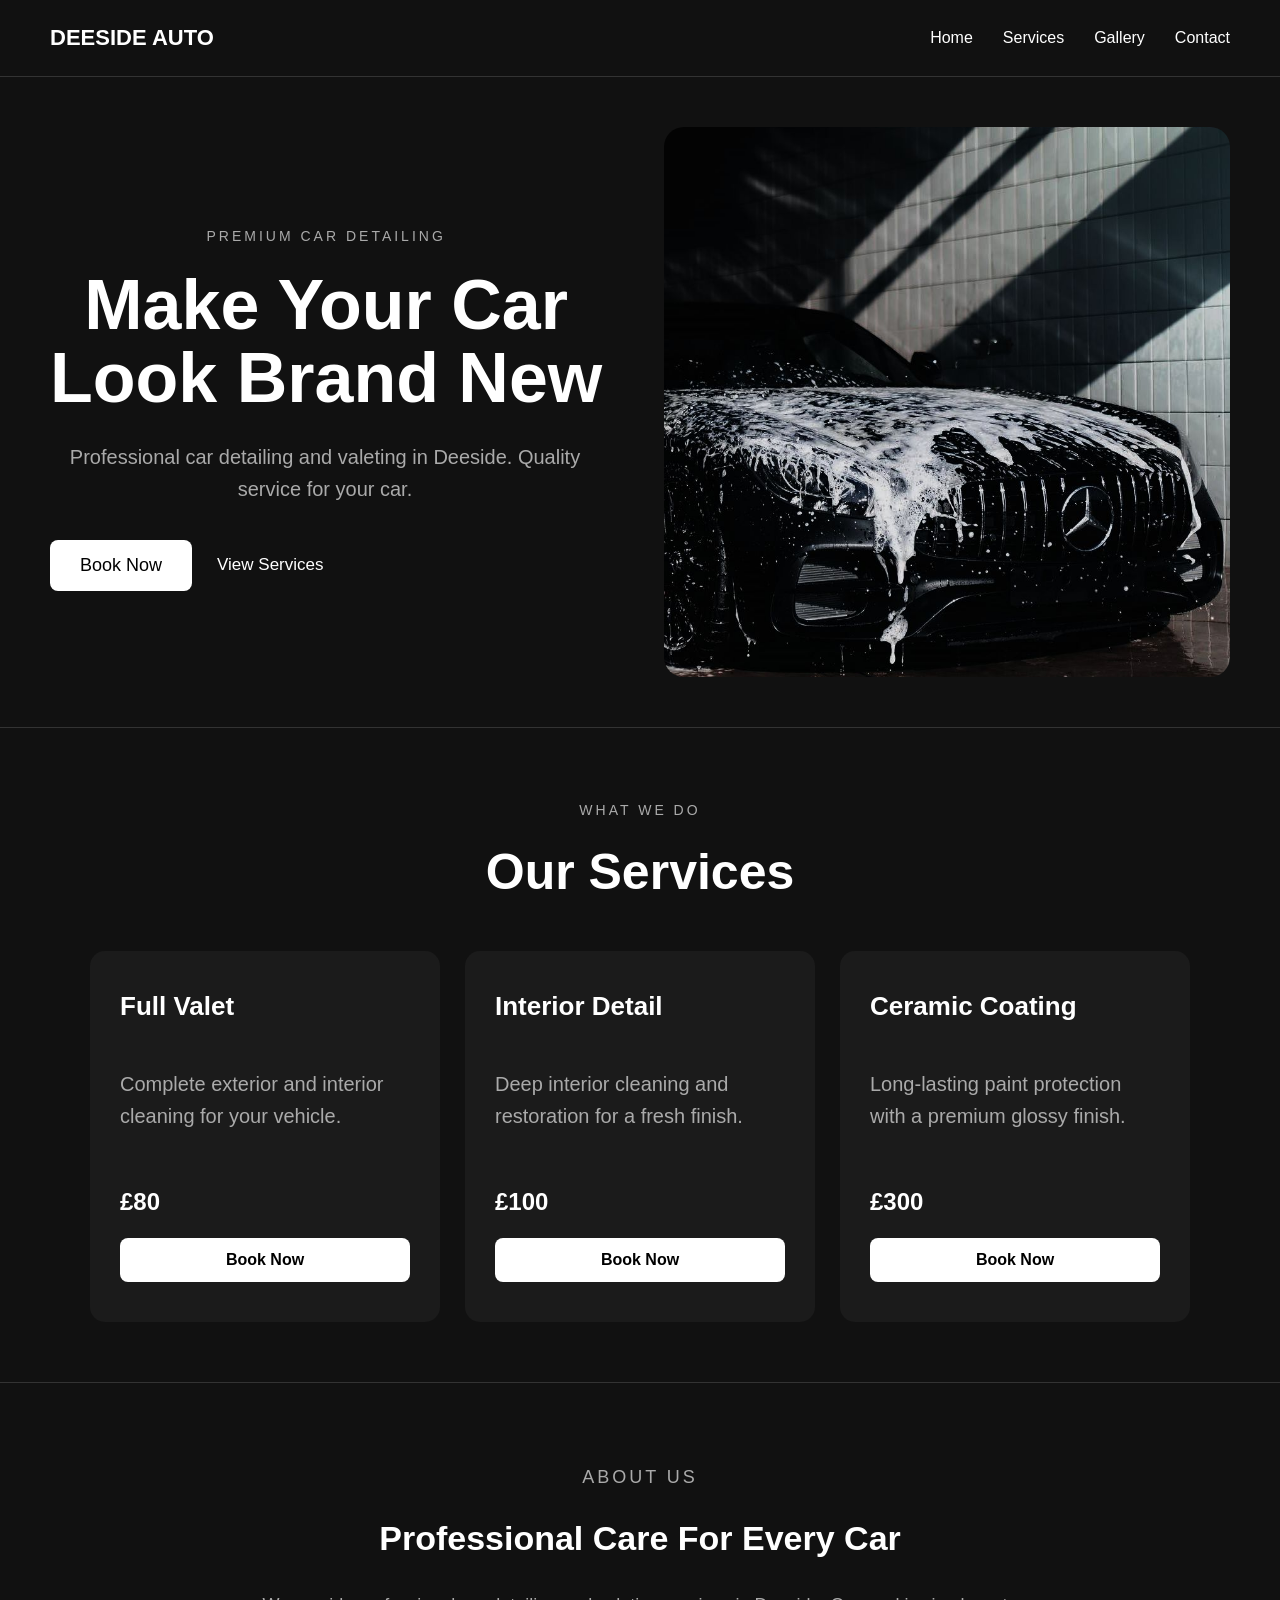
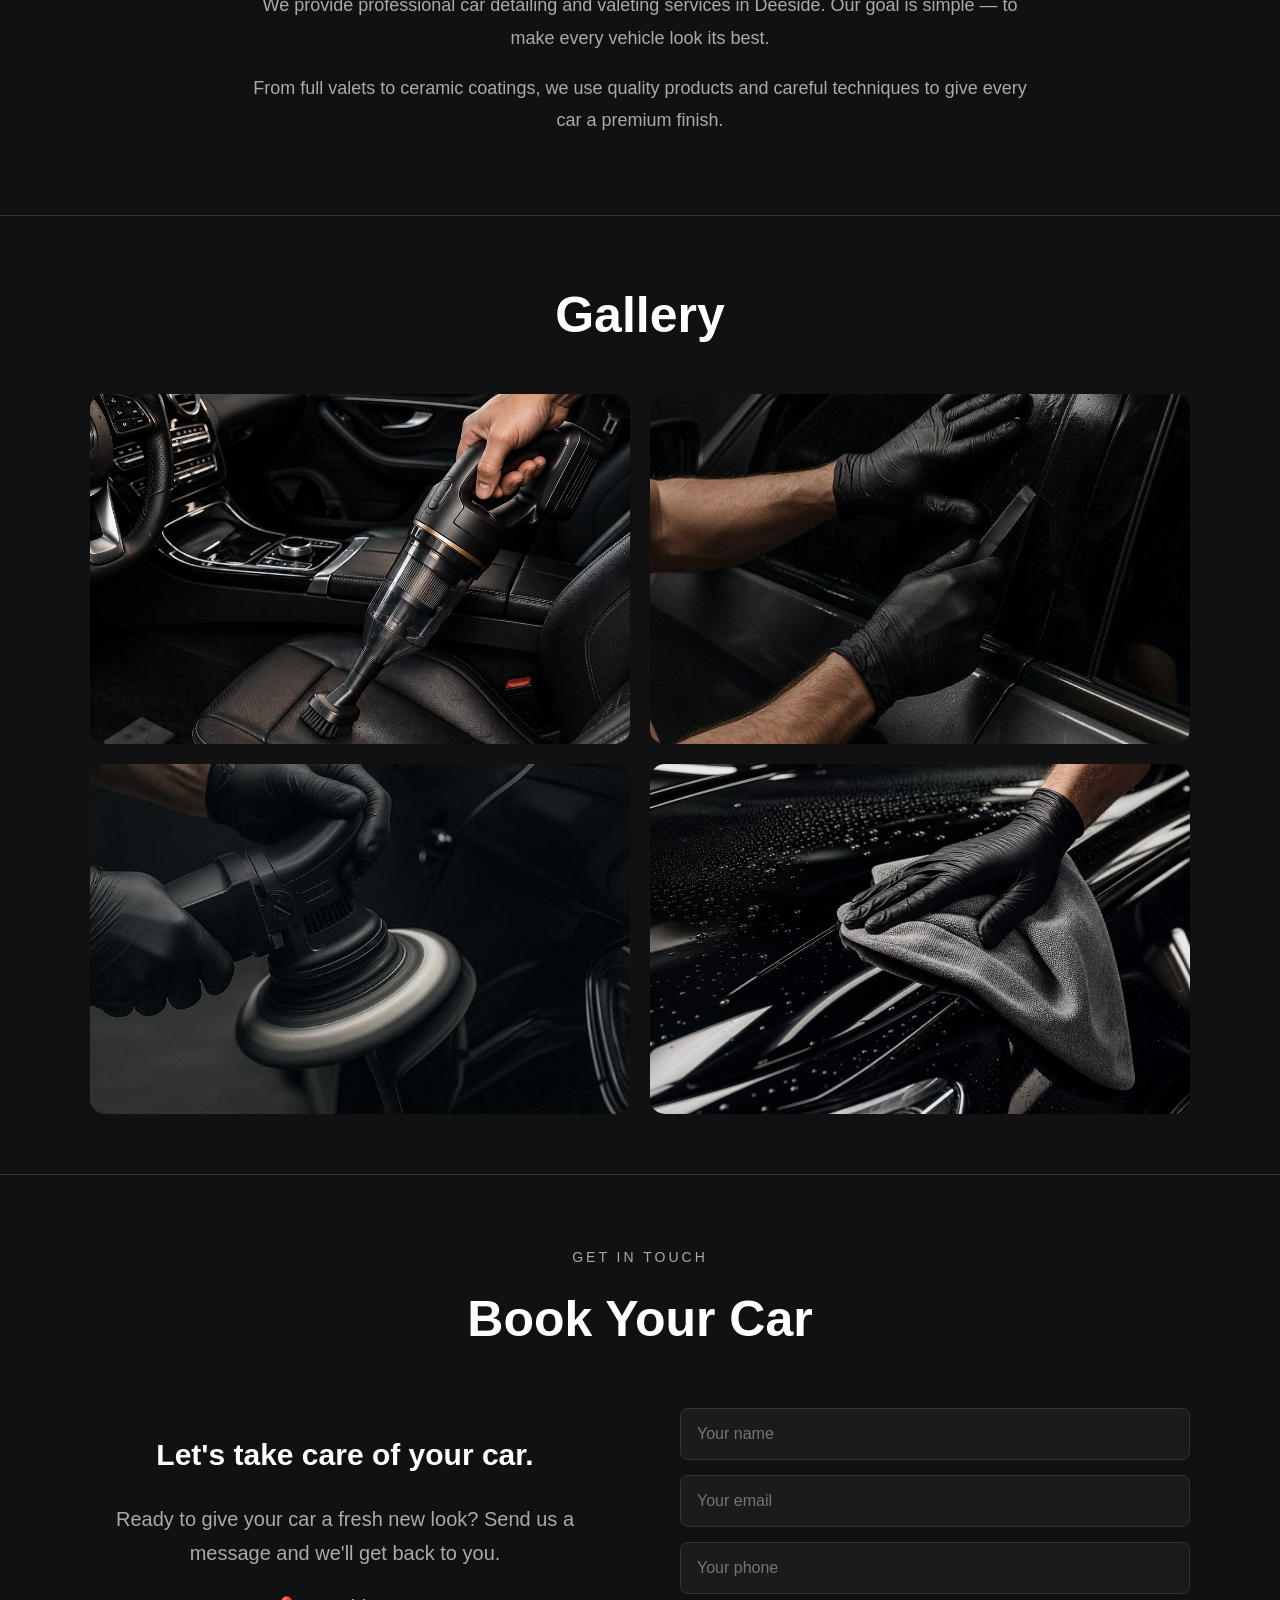
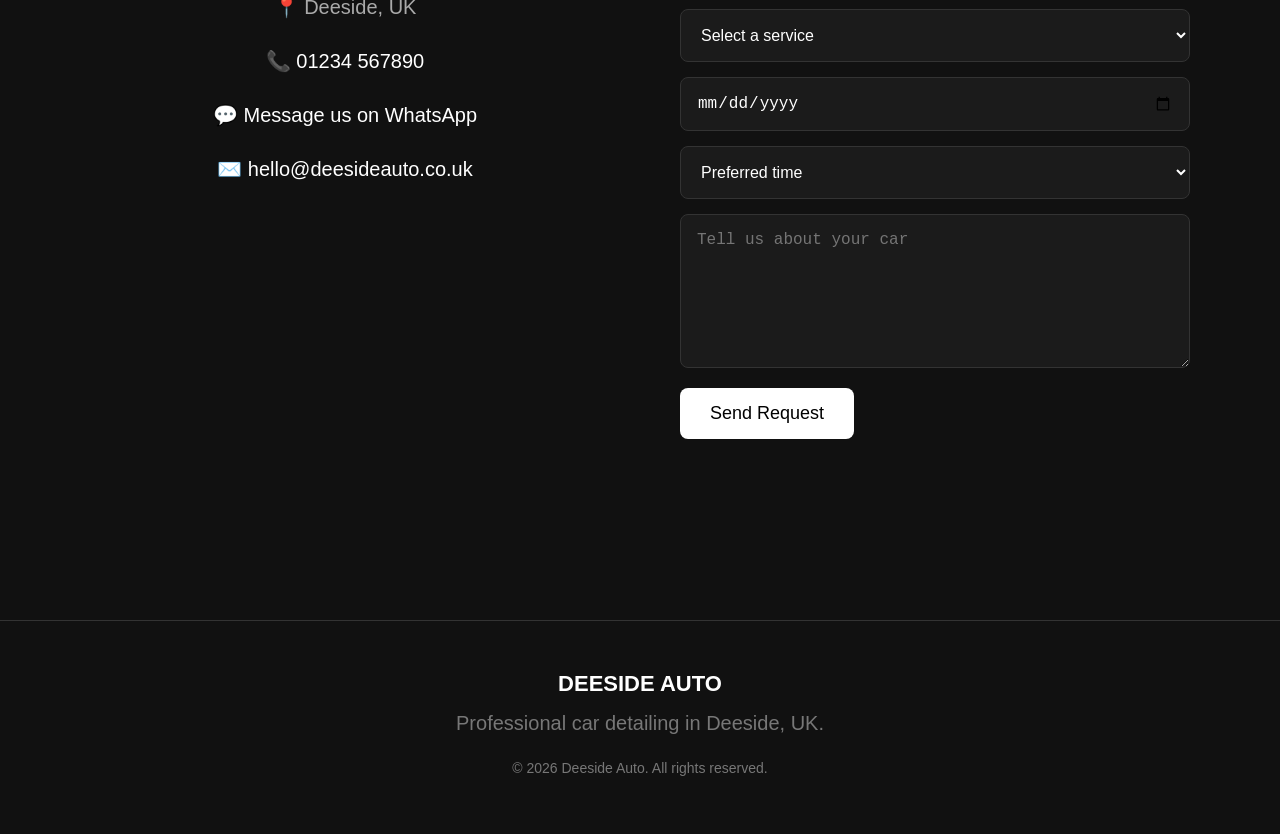
==== commit 1d8380ca: "Update Book Now button" ====
--- a/index.html
+++ b/index.html
@@ -33,7 +33,7 @@
         </p>
 
         <div class="buttons">
-    <a href="#contact" class="book-button">Book Now</a>
+    <a href="#booking-form" class="book-button">Book Now</a>
     <a href="#services">View Services</a>
 </div>
 
@@ -158,6 +158,7 @@
 </div>
 </div>
  <form
+    id="booking-form"
     class="contact-form"
     action="https://formspree.io/f/mgaezrvd"
     method="POST"
--- a/style.css
+++ b/style.css
@@ -1,33 +1,50 @@
+/* =========================
+   BASE
+========================= */
+
 html {
     scroll-behavior: smooth;
 }
-        body {
-            background-color: #111111;
-            color: white;
-            font-family: Arial, sans-serif;
-            text-align: center;
-        }
-
-        h1 {
-            font-size: 50px;
-        }
-
-        p {
-            font-size: 20px;
-            color: #aaaaaa;
-        }
-
-        button {
-            background-color: white;
-            color: black;
-            border: none;
-            padding: 15px 30px;
-            font-size: 18px;
-            border-radius: 8px;
-            cursor: pointer;
-        }
-
-        header {
+
+body {
+    margin: 0;
+    background-color: #111111;
+    color: white;
+    font-family: Arial, sans-serif;
+    text-align: center;
+}
+
+h1 {
+    font-size: 50px;
+}
+
+p {
+    font-size: 20px;
+    color: #aaaaaa;
+}
+
+button {
+    background-color: white;
+    color: black;
+    border: none;
+    padding: 15px 30px;
+    font-size: 18px;
+    border-radius: 8px;
+    cursor: pointer;
+    transition: 0.3s;
+}
+
+button:hover {
+    transform: translateY(-2px);
+    opacity: 0.85;
+}
+
+
+/* =========================
+   HEADER
+========================= */
+
+header {
     display: flex;
     justify-content: space-between;
     align-items: center;
@@ -37,7 +54,6 @@
     top: 0;
     z-index: 1000;
     background-color: #111111;
-
 }
 
 .logo {
@@ -53,66 +69,26 @@
 nav a {
     color: white;
     text-decoration: none;
-}
-
-main {
-    padding-top: 150px;
-}
-
-main h1 {
-    font-size: 60px;
-    margin-bottom: 20px;
-}
-
-main p {
-    font-size: 22px;
-    color: #aaaaaa;
-    margin-bottom: 35px;
-}
-
-hero {
-    min-height: 650px;
-    display: flex;
-    align-items: center;
-    padding: 0 50px;
-}
-
-.hero-content {
-    max-width: 700px;
-}
-
-.small-title {
-    font-size: 14px;
-    letter-spacing: 3px;
-    color: #aaaaaa;
-    margin-bottom: 25px;
-}
-
-.hero h1 {
-    font-size: 70px;
-    line-height: 1.05;
-    margin: 0 0 25px 0;
-}
-
-.description {
-    font-size: 20px;
-    line-height: 1.6;
-    color: #aaaaaa;
-    max-width: 550px;
-    margin-bottom: 35px;
-}
-
-.buttons {
-    display: flex;
-    align-items: center;
-    gap: 25px;
-}
-
-.buttons a {
+    transition: 0.3s;
+}
+
+nav a:hover {
+    opacity: 0.6;
+}
+
+.menu-toggle {
+    display: none;
+    background: none;
+    border: none;
     color: white;
-    text-decoration: none;
-    font-size: 17px;
-}
+    font-size: 28px;
+    cursor: pointer;
+}
+
+
+/* =========================
+   HERO
+========================= */
 
 .hero {
     min-height: 650px;
@@ -127,6 +103,53 @@
     max-width: 600px;
 }
 
+.small-title {
+    font-size: 14px;
+    letter-spacing: 3px;
+    color: #aaaaaa;
+    margin-bottom: 25px;
+}
+
+.hero h1 {
+    font-size: 70px;
+    line-height: 1.05;
+    margin: 0 0 25px;
+}
+
+.description {
+    font-size: 20px;
+    line-height: 1.6;
+    color: #aaaaaa;
+    max-width: 550px;
+    margin-bottom: 35px;
+}
+
+.buttons {
+    display: flex;
+    align-items: center;
+    gap: 25px;
+}
+
+.buttons a {
+    color: white;
+    text-decoration: none;
+    font-size: 17px;
+}
+
+.buttons .book-button {
+    background-color: white;
+    color: black;
+    padding: 15px 30px;
+    border-radius: 8px;
+    font-size: 18px;
+    transition: 0.3s;
+}
+
+.buttons .book-button:hover {
+    transform: translateY(-2px);
+    opacity: 0.85;
+}
+
 .hero-image {
     width: 48%;
 }
@@ -139,8 +162,25 @@
     display: block;
 }
 
+
+/* =========================
+   SECTIONS
+========================= */
+
+.services,
+.about,
+.gallery,
+.contact {
+    padding-top: 60px;
+    padding-bottom: 60px;
+}
+
+
+/* SERVICES */
+
 .services {
-    padding: 100px 50px;
+    padding-left: 50px;
+    padding-right: 50px;
     text-align: center;
     border-top: 1px solid #333333;
 }
@@ -165,7 +205,13 @@
     text-align: left;
     display: flex;
     flex-direction: column;
-}
+    transition: 0.3s;
+}
+
+.service-card:hover {
+    transform: translateY(-8px);
+}
+
 .service-card h3 {
     font-size: 26px;
     margin-top: 0;
@@ -179,144 +225,10 @@
 }
 
 .service-card span {
-    font-size: 28px;
+    display: block;
+    margin-top: 20px;
+    font-size: 24px;
     font-weight: bold;
-}
-
-.gallery {
-    padding: 100px 50px;
-    text-align: center;
-    border-top: 1px solid #333333;
-}
-
-.gallery h2 {
-    font-size: 50px;
-    margin: 10px 0 50px;
-}
-
-.gallery-grid {
-    display: grid;
-    grid-template-columns: repeat(2, 1fr);
-    gap: 20px;
-    max-width: 1100px;
-    margin: 0 auto;
-}
-
-.gallery-grid img {
-    width: 100%;
-    height: 350px;
-    object-fit: cover;
-    border-radius: 15px;
-}
-
-.contact {
-    padding: 100px 50px;
-    border-top: 1px solid #333333;
-}
-
-.contact h2 {
-    text-align: center;
-    font-size: 50px;
-    margin: 10px 0 60px;
-}
-
-.contact-container {
-    max-width: 1100px;
-    margin: 0 auto;
-    display: grid;
-    grid-template-columns: 1fr 1fr;
-    gap: 80px;
-}
-
-.contact-info h3 {
-    font-size: 30px;
-}
-
-.contact-info p {
-    color: #aaaaaa;
-    line-height: 1.7;
-}
-
-.contact-form {
-    display: flex;
-    flex-direction: column;
-    gap: 15px;
-}
-
-.contact-form input,
-.contact-form select,
-.contact-form textarea {
-    background-color: #1b1b1b;
-    color: white;
-    border: 1px solid #333333;
-    padding: 16px;
-    border-radius: 8px;
-    font-size: 16px;
-}
-
-.contact-form textarea {
-    height: 120px;
-    resize: vertical;
-}
-
-.contact-form button {
-    margin-top: 5px;
-}
-
-button {
-    transition: 0.3s;
-}
-
-button:hover {
-    transform: translateY(-2px);
-    opacity: 0.85;
-}
-
-.service-card {
-    transition: 0.3s;
-}
-
-.service-card:hover {
-    transform: translateY(-8px);
-}
-
-.gallery-grid img {
-    transition: 0.3s;
-}
-
-.gallery-grid img:hover {
-    transform: scale(1.02);
-}
-
-nav a {
-    transition: 0.3s;
-}
-
-nav a:hover {
-    opacity: 0.6;
-}
-
-.buttons .book-button {
-    background-color: white;
-    color: black;
-    padding: 15px 30px;
-    border-radius: 8px;
-    text-decoration: none;
-    font-size: 18px;
-    transition: 0.3s;
-}
-.buttons .book-button:hover {
-    transform: translateY(-2px);
-    opacity: 0.85;
-}
-
-.menu-toggle {
-    display: none;
-    background: none;
-    border: none;
-    color: white;
-    font-size: 28px;
-    cursor: pointer;
 }
 
 .service-book {
@@ -329,76 +241,314 @@
     border-radius: 8px;
     font-weight: bold;
     text-align: center;
+}
+
+
+/* ABOUT */
+
+.about {
+    padding-left: 50px;
+    padding-right: 50px;
+    border-top: 1px solid #333333;
+}
+
+.about-content {
+    max-width: 800px;
+    margin: 0 auto;
+}
+
+.about h2 {
+    font-size: 34px;
+    line-height: 1.2;
+    margin: 10px 0 30px;
+}
+
+.about p {
+    color: #aaaaaa;
+    line-height: 1.8;
+    font-size: 18px;
+}
+
+
+/* GALLERY */
+
+.gallery {
+    padding-left: 50px;
+    padding-right: 50px;
+    border-top: 1px solid #333333;
+}
+
+.gallery h2 {
+    font-size: 50px;
+    margin: 10px 0 50px;
+}
+
+.gallery-grid {
+    display: grid;
+    grid-template-columns: repeat(2, 1fr);
+    gap: 20px;
+    max-width: 1100px;
+    margin: 0 auto;
+}
+
+.gallery-grid img {
+    width: 100%;
+    height: 350px;
+    object-fit: cover;
+    border-radius: 15px;
     transition: 0.3s;
 }
 
-.service-book:hover {
-    transform: translateY(-2px);
-    opacity: 0.85;
-}
-
-.service-card span {
+.gallery-grid img:hover {
+    transform: scale(1.02);
+}
+
+
+/* CONTACT */
+
+.contact {
+    padding-left: 50px;
+    padding-right: 50px;
+    border-top: 1px solid #333333;
+}
+
+.contact h2 {
+    font-size: 50px;
+    margin: 10px 0 60px;
+}
+
+.contact-container {
+    max-width: 1100px;
+    margin: 0 auto;
+    display: grid;
+    grid-template-columns: 1fr 1fr;
+    gap: 80px;
+}
+
+.contact-info h3 {
+    font-size: 30px;
+}
+
+.contact-info p {
+    color: #aaaaaa;
+    line-height: 1.7;
+    margin-bottom: 16px;
+}
+
+.contact-info a {
+    color: white;
+    text-decoration: none;
+}
+
+.contact-form {
+    display: flex;
+    flex-direction: column;
+    gap: 15px;
+}
+
+.contact-form input,
+.contact-form select,
+.contact-form textarea {
+    background-color: #1b1b1b;
+    color: white;
+    border: 1px solid #333333;
+    padding: 16px;
+    border-radius: 8px;
+    font-size: 16px;
+}
+
+.contact-form textarea {
+    height: 120px;
+    resize: vertical;
+}
+
+.contact-form button {
+    width: fit-content;
+    margin-top: 5px;
+}
+
+.form-message {
+    display: none;
+    padding: 15px;
+    border-radius: 8px;
+    font-size: 16px;
+}
+
+.form-message.success {
     display: block;
-    margin-top: 20px;
-    font-size: 24px;
+    background-color: #1b3325;
+    color: #7ee2a8;
+}
+
+.form-message.error {
+    display: block;
+    background-color: #3a1d1d;
+    color: #ff8a8a;
+}
+
+.map {
+    margin-top: 30px;
+    margin-bottom: 40px;
+}
+
+.map iframe {
+    border-radius: 15px;
+}
+
+
+/* =========================
+   FOOTER
+========================= */
+
+footer {
+    border-top: 1px solid #333333;
+    padding: 50px;
+}
+
+.footer-logo {
+    font-size: 22px;
     font-weight: bold;
-}
+    margin-bottom: 15px;
+}
+
+footer p {
+    color: #777777;
+    margin: 8px 0;
+}
+
+.copyright {
+    font-size: 14px;
+    margin-top: 25px;
+}
+
+
+/* =========================
+   ANIMATIONS
+========================= */
+
+.reveal {
+    opacity: 0;
+    transform: translateY(30px);
+    transition: opacity 0.6s ease, transform 0.6s ease;
+}
+
+.reveal.active {
+    opacity: 1;
+    transform: translateY(0);
+}
+
+
+/* =========================
+   MOBILE
+========================= */
+
 @media (max-width: 768px) {
-    menu-toggle {
+
+    header {
+        padding: 20px;
+    }
+
+    .menu-toggle {
         display: block;
+        margin-left: auto;
+        font-size: 30px;
     }
 
     header nav {
         display: none;
-    }
-
-    header {
-    padding: 20px;
-    flex-direction: row;
-    justify-content: space-between;
-    align-items: center;
-}
-
-    nav {
-        gap: 15px;
-        flex-wrap: wrap;
-        justify-content: center;
-    }
-
-   .hero {
-    min-height: auto;
-    flex-direction: column;
-    padding: 60px 20px;
-    text-align: center;
-}
+        position: absolute;
+        top: 100%;
+        left: 0;
+        width: 100%;
+        box-sizing: border-box;
+        background-color: #111111;
+        padding: 25px;
+        flex-direction: column;
+        gap: 20px;
+        border-top: 1px solid #333333;
+    }
+
+    header nav.active {
+        display: flex;
+    }
+
+    .hero {
+        position: relative;
+        min-height: 620px;
+        padding: 45px 25px;
+        box-sizing: border-box;
+        flex-direction: column;
+        align-items: flex-start;
+        justify-content: flex-start;
+        text-align: left;
+        overflow: hidden;
+
+        background-image:
+            linear-gradient(
+                to bottom,
+                rgba(17, 17, 17, 0.92) 0%,
+                rgba(17, 17, 17, 0.78) 35%,
+                rgba(17, 17, 17, 0.30) 65%,
+                rgba(17, 17, 17, 0.05) 100%
+            ),
+            url("images/car.jpg");
+
+        background-size: cover;
+        background-position: center bottom;
+        background-repeat: no-repeat;
+    }
 
     .hero-content {
-        max-width: 100%;
-    }
-
-   .hero h1 {
-    font-size: 38px;
-    line-height: 1.1;
-}
-
-    .description {
-        font-size: 18px;
-    }
-
-    .buttons {
-        justify-content: center;
-        flex-wrap: wrap;
+        position: relative;
+        z-index: 2;
+        width: 100%;
+        max-width: 350px;
+    }
+
+    .hero-content .small-title {
+        color: #bbbbbb;
+        font-size: 12px;
+        letter-spacing: 3px;
+        margin: 0 0 18px;
+    }
+
+    .hero-content h1 {
+        color: white;
+        font-size: 36px;
+        line-height: 1.08;
+        margin: 0 0 18px;
+    }
+
+    .hero-content .description {
+        color: #cccccc;
+        font-size: 17px;
+        line-height: 1.5;
+        margin: 0 0 28px;
+    }
+
+    .hero-content .buttons {
+        display: flex;
+        justify-content: flex-start;
+        gap: 18px;
+        flex-wrap: nowrap;
+    }
+
+    .hero-content .buttons a {
+        white-space: nowrap;
+    }
+
+    .hero-content .book-button {
+        padding: 14px 25px;
     }
 
     .hero-image {
-        width: 100%;
-    }
-
-    .hero-image img {
-      height: 300px;
-    }
-
-    .services {
+        display: none;
+    }
+
+    .services,
+    .about,
+    .gallery,
+    .contact {
         padding: 70px 20px;
     }
 
@@ -408,15 +558,13 @@
         font-size: 40px;
     }
 
-    .service-cards {
-        grid-template-columns: 1fr;
-    }
-
-    .gallery {
-        padding: 70px 20px;
-    }
-
-    .gallery-grid {
+    .about h2 {
+        font-size: 38px;
+    }
+
+    .service-cards,
+    .gallery-grid,
+    .contact-container {
         grid-template-columns: 1fr;
     }
 
@@ -424,204 +572,32 @@
         height: 300px;
     }
 
-    .contact {
-        padding: 70px 20px;
-    }
-
     .contact-container {
-        grid-template-columns: 1fr;
         gap: 40px;
     }
 
-    .about {
-    padding: 70px 20px;
-}
-
-.about h2 {
-    font-size: 38px;
-}
-
-.map {
-    margin-bottom: 30px;
-}
-
-.menu-toggle {
-    display: block;
-    background: none;
-    border: none;
-    color: white;
-    font-size: 30px;
-    cursor: pointer;
-}
-
-header nav {
-    display: none;
-    position: absolute;
-    top: 100%;
-    left: 0;
-    width: 100%;
-    background-color: #111111;
-    padding: 25px;
-    flex-direction: column;
-    gap: 20px;
-    border-top: 1px solid #333333;
-}
-
-header nav.active {
-    display: flex;
-}
-
-.contact-form {
-    margin-bottom: 40px;
-}
-
-footer {
-    padding-top: 35px;
-    padding-bottom: 25px;
-}
-
-footer p {
-    margin: 8px 0;
-}
-}
-
-footer {
-    border-top: 1px solid #333333;
-    padding: 50px;
-    text-align: center;
-}
-
-.footer-logo {
-    font-size: 22px;
-    font-weight: bold;
-    margin-bottom: 15px;
-}
-
-footer p {
-    color: #777777;
-}
-
-.copyright {
-    font-size: 14px;
-    margin-top: 25px;
-}
-
-.form-message {
-    display: none;
-    padding: 15px;
-    border-radius: 8px;
-    text-align: center;
-    font-size: 16px;
-}
-
-.form-message.success {
-    display: block;
-    background-color: #1b3325;
-    color: #7ee2a8;
-}
-
-.form-message.error {
-    display: block;
-    background-color: #3a1d1d;
-    color: #ff8a8a;
-}
-
-.contact-info a {
-    color: white;
-    text-decoration: none;
-}
-
-.contact-info a:hover {
-    opacity: 0.7;
-}
-  
-.map {
-    margin-top: 30px;
-    margin-bottom: 40px;
-}
-
-.map iframe {
-    border-radius: 15px;
-}
-
-.about {
-    padding: 100px 50px;
-    border-top: 1px solid #333333;
-}
-
-.about-content {
-    max-width: 800px;
-    margin: 0 auto;
-    text-align: center;
-}
-
-.about h2 {
-    font-size: 48px;
-    margin: 10px 0 30px;
-}
-
-.about p {
-    color: #aaaaaa;
-    line-height: 1.8;
-    font-size: 18px;
-}
-
-.contact-info p {
-    margin-bottom: 16px;
-}
-
-.contact-form button {
-    width: fit-content;
-    padding: 15px 30px;
-}
-
-@media (max-width: 768px) {
+    .contact-form {
+        margin-bottom: 40px;
+    }
+
     .contact-form button {
         width: 100%;
     }
-}
-
-@media (max-width: 768px) {
-    header {
-        display: flex;
-        flex-direction: row !important;
-        justify-content: space-between !important;
-        align-items: center !important;
-    }
-
-    .menu-toggle {
-        margin-left: auto;
-    }
-}
-
-.services,
-.about,
-.gallery,
-.contact {
-    padding-top: 60px;
-    padding-bottom: 60px;
-}
-
-.about h2 {
-    font-size: 34px;
-    line-height: 1.2;
-}
-
-.about-content {
-    max-width: 100%;
-}
-
-.contact {
-    padding-top: 60px;
-}
-
-.reveal {
+
+    footer {
+        padding: 35px 20px 25px;
+    }
+
+    .reveal {
     opacity: 0;
-    transform: translateY(30px);
-    transition: opacity 0.6s ease, transform 0.6s ease;
+    transform: translateY(35px);
+    transition: opacity 0.8s ease, transform 0.8s ease;
 }
 
 .reveal.active {
     opacity: 1;
     transform: translateY(0);
-}+}
+
+}
+
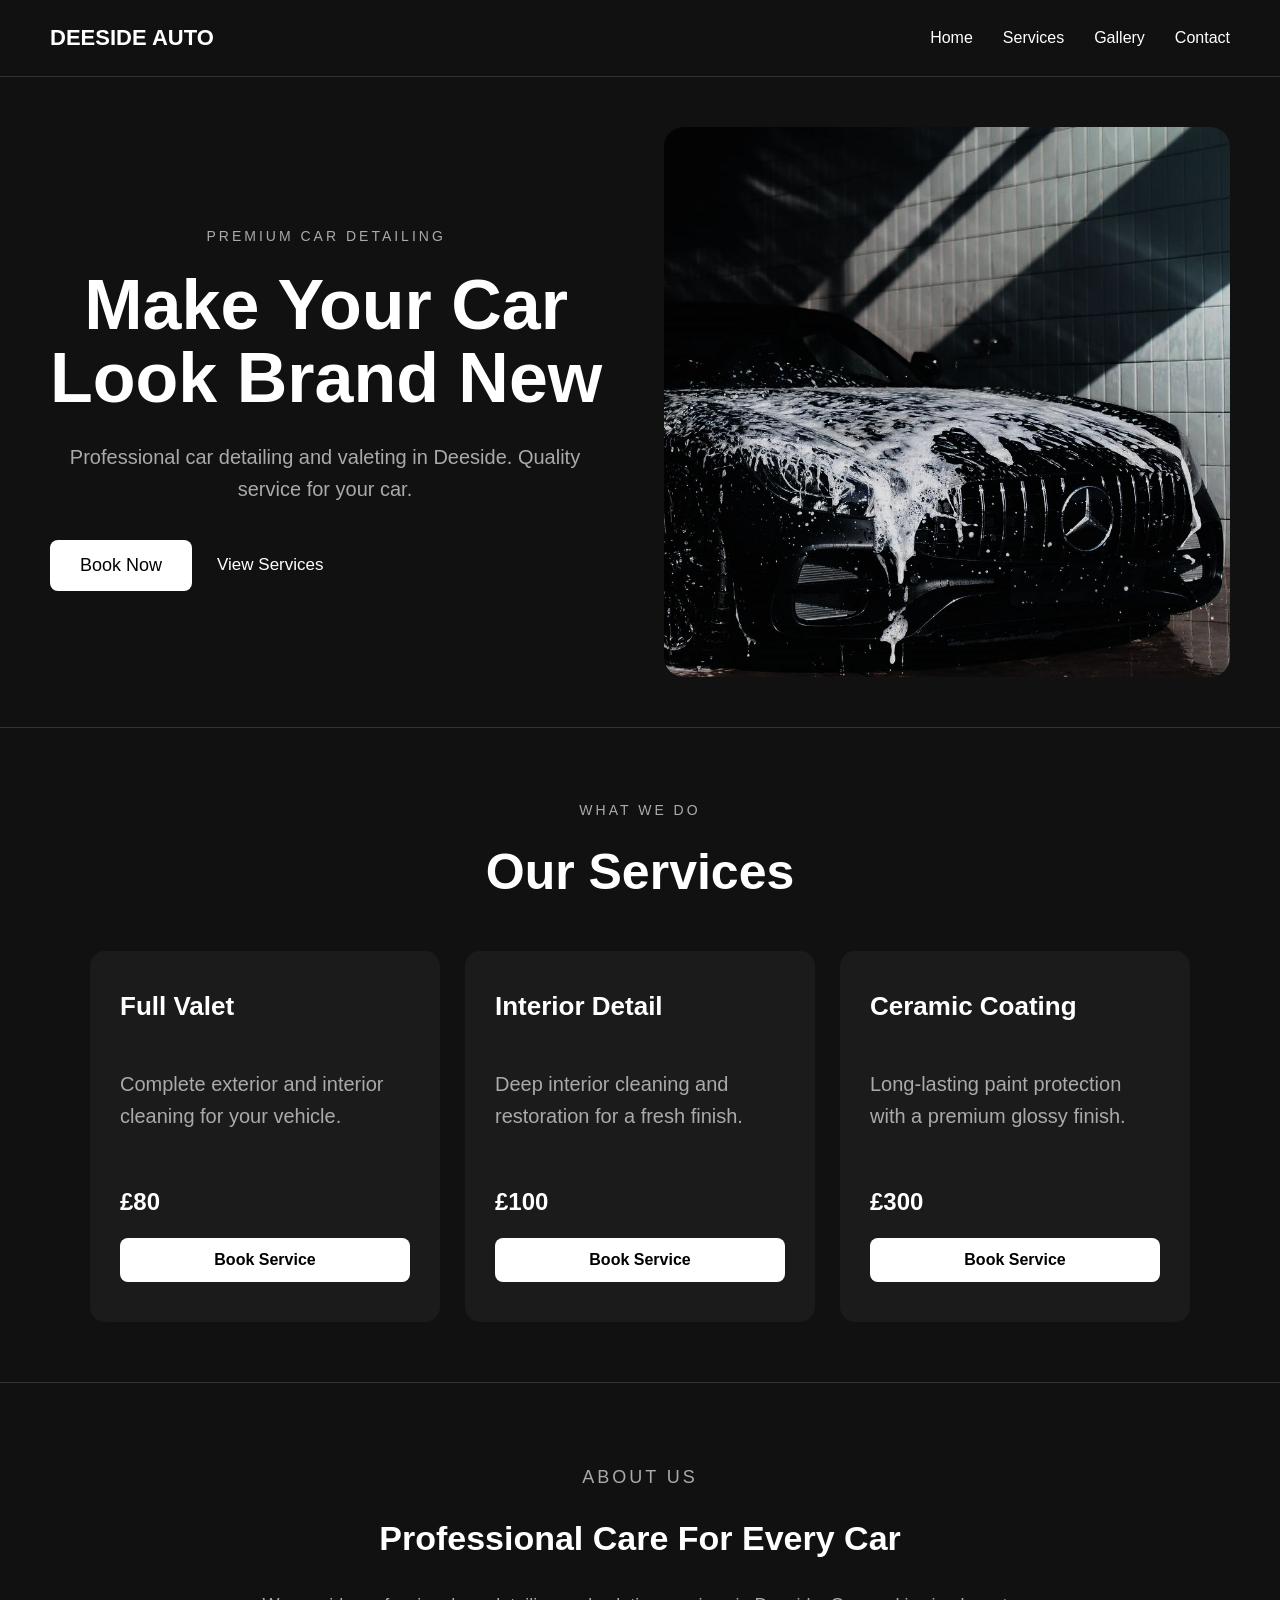
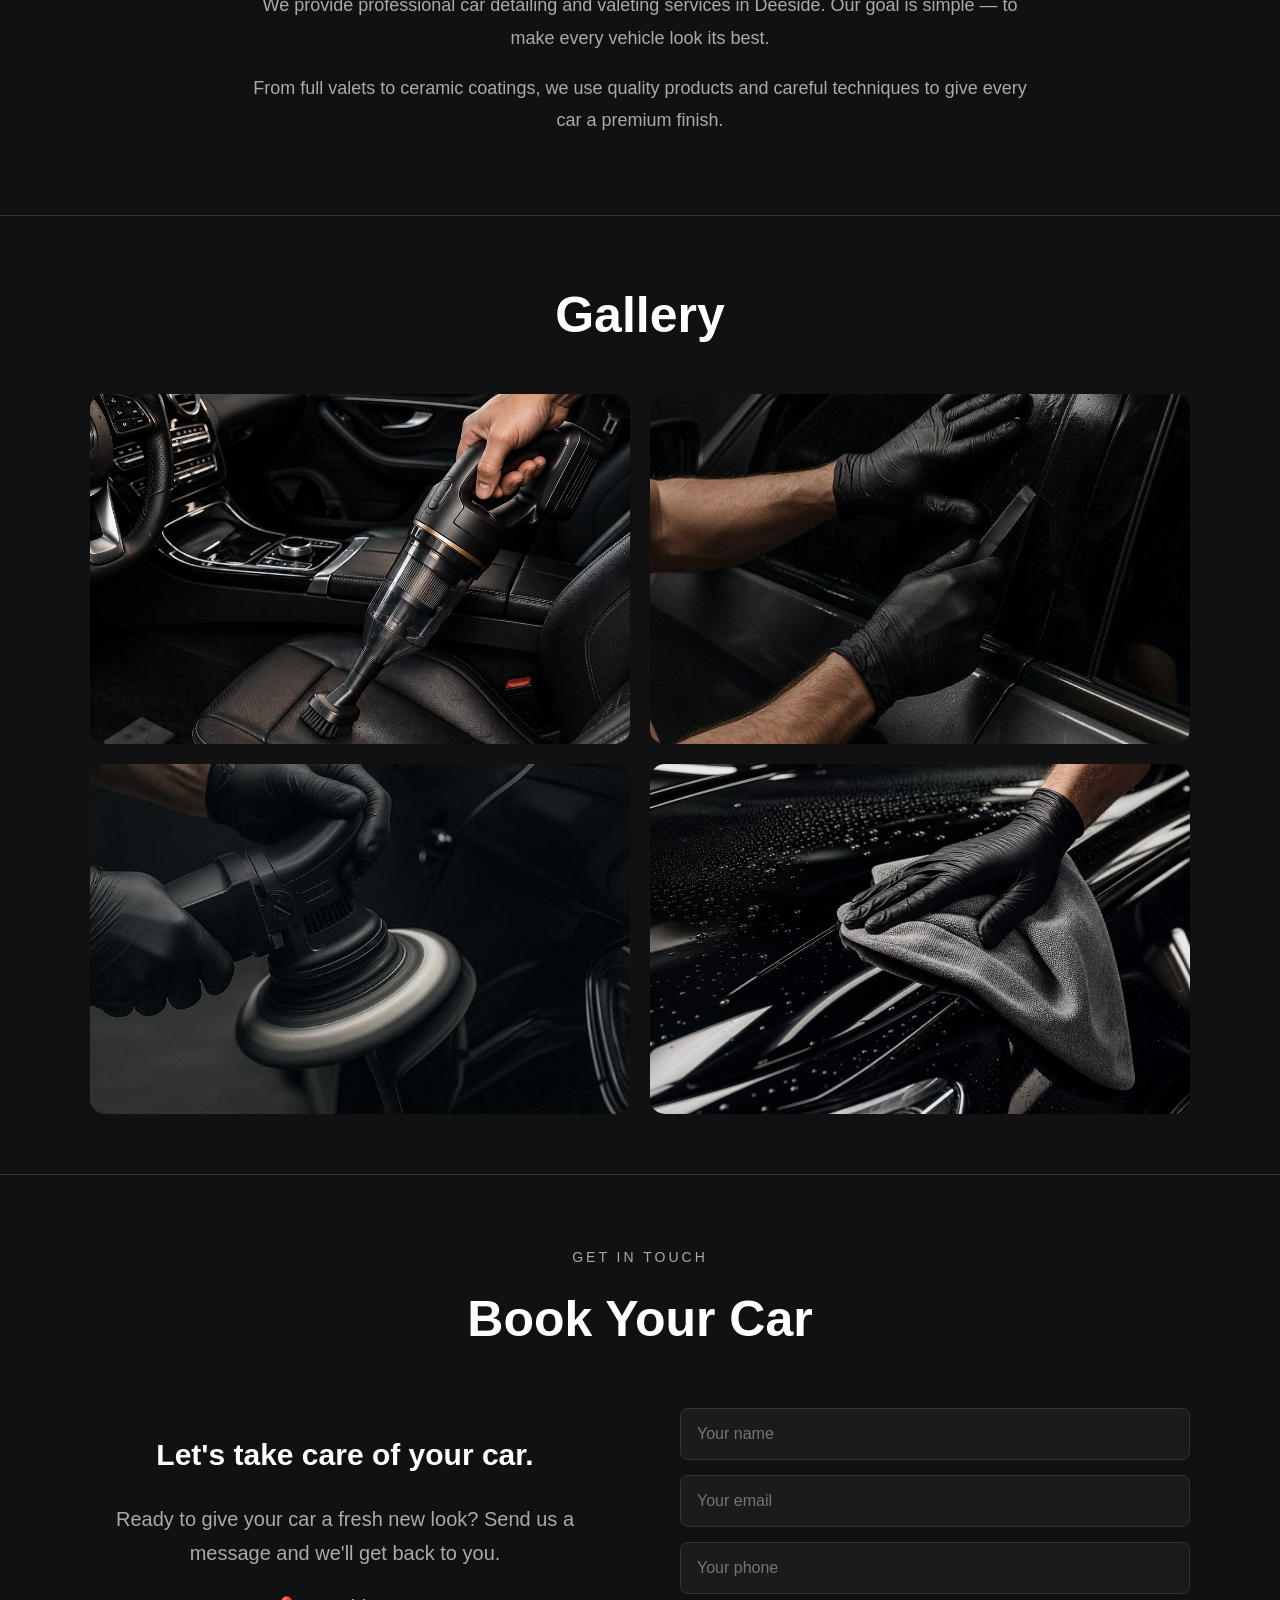
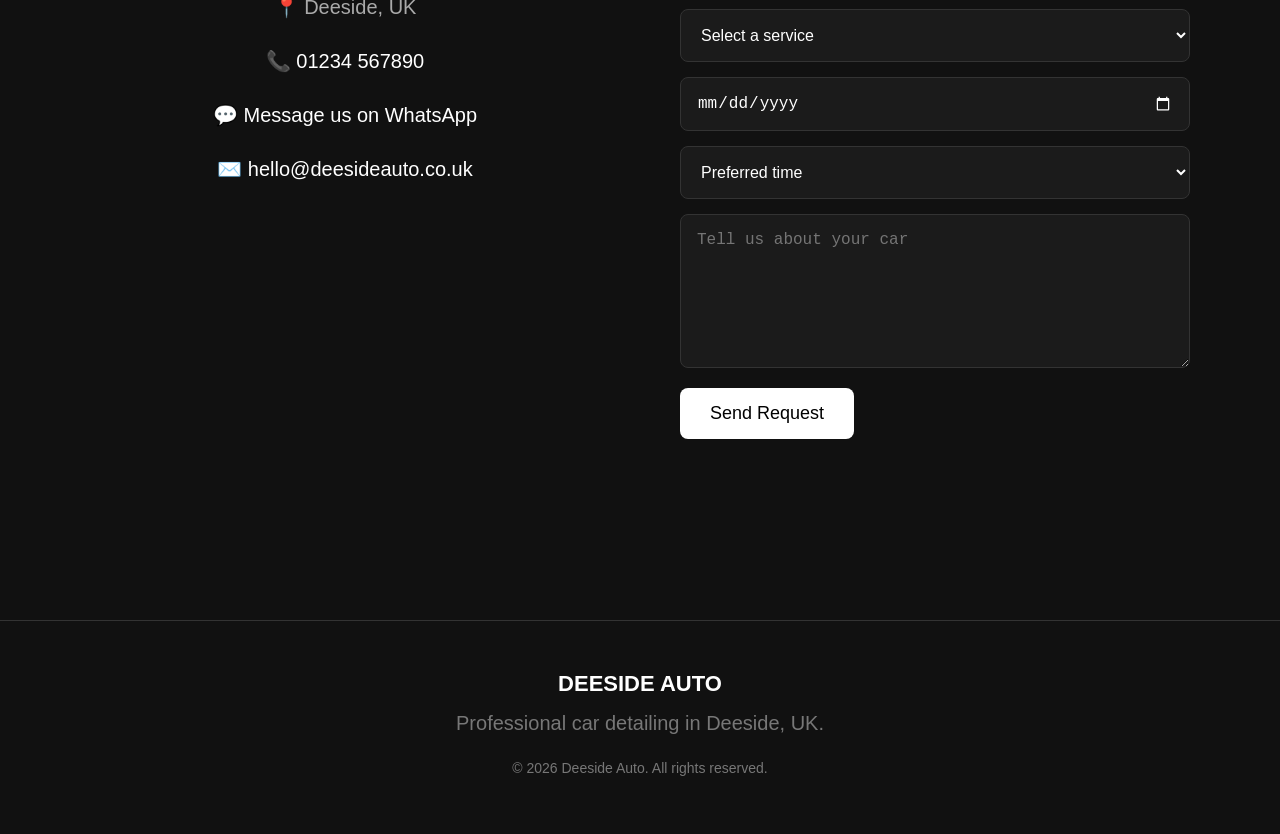
==== commit 26a80e95: "Fix service booking buttons" ====
--- a/index.html
+++ b/index.html
@@ -56,21 +56,21 @@
             <h3>Full Valet</h3>
             <p>Complete exterior and interior cleaning for your vehicle.</p>
             <span>£80</span>
-            <a href="#contact" class="service-book" data-service="Full Valet">Book Now</a>
+            <a href="#booking-form" class="service-book" data-service="Full Valet">Book Service</a>
         </div>
 
         <div class="service-card">
             <h3>Interior Detail</h3>
             <p>Deep interior cleaning and restoration for a fresh finish.</p>
             <span>£100</span>
-            <a href="#contact" class="service-book" data-service="Interior Detail">Book Now</a>
+            <a href="#booking-form" class="service-book" data-service="Interior Detail">Book Service</a>
         </div>
 
         <div class="service-card">
             <h3>Ceramic Coating</h3>
             <p>Long-lasting paint protection with a premium glossy finish.</p>
             <span>£300</span>
-            <a href="#contact" class="service-book" data-service="Ceramic Coating">Book Now</a>
+            <a href="#booking-form" class="service-book" data-service="Ceramic Coating">Book Service</a>
         </div>
 
     </div>
--- a/style.css
+++ b/style.css
@@ -601,3 +601,11 @@
 
 }
 
+input[type="date"] {
+    color-scheme: dark;
+}
+
+input[type="date"]::-webkit-calendar-picker-indicator {
+    opacity: 1;
+    filter: brightness(0) invert(1);
+}
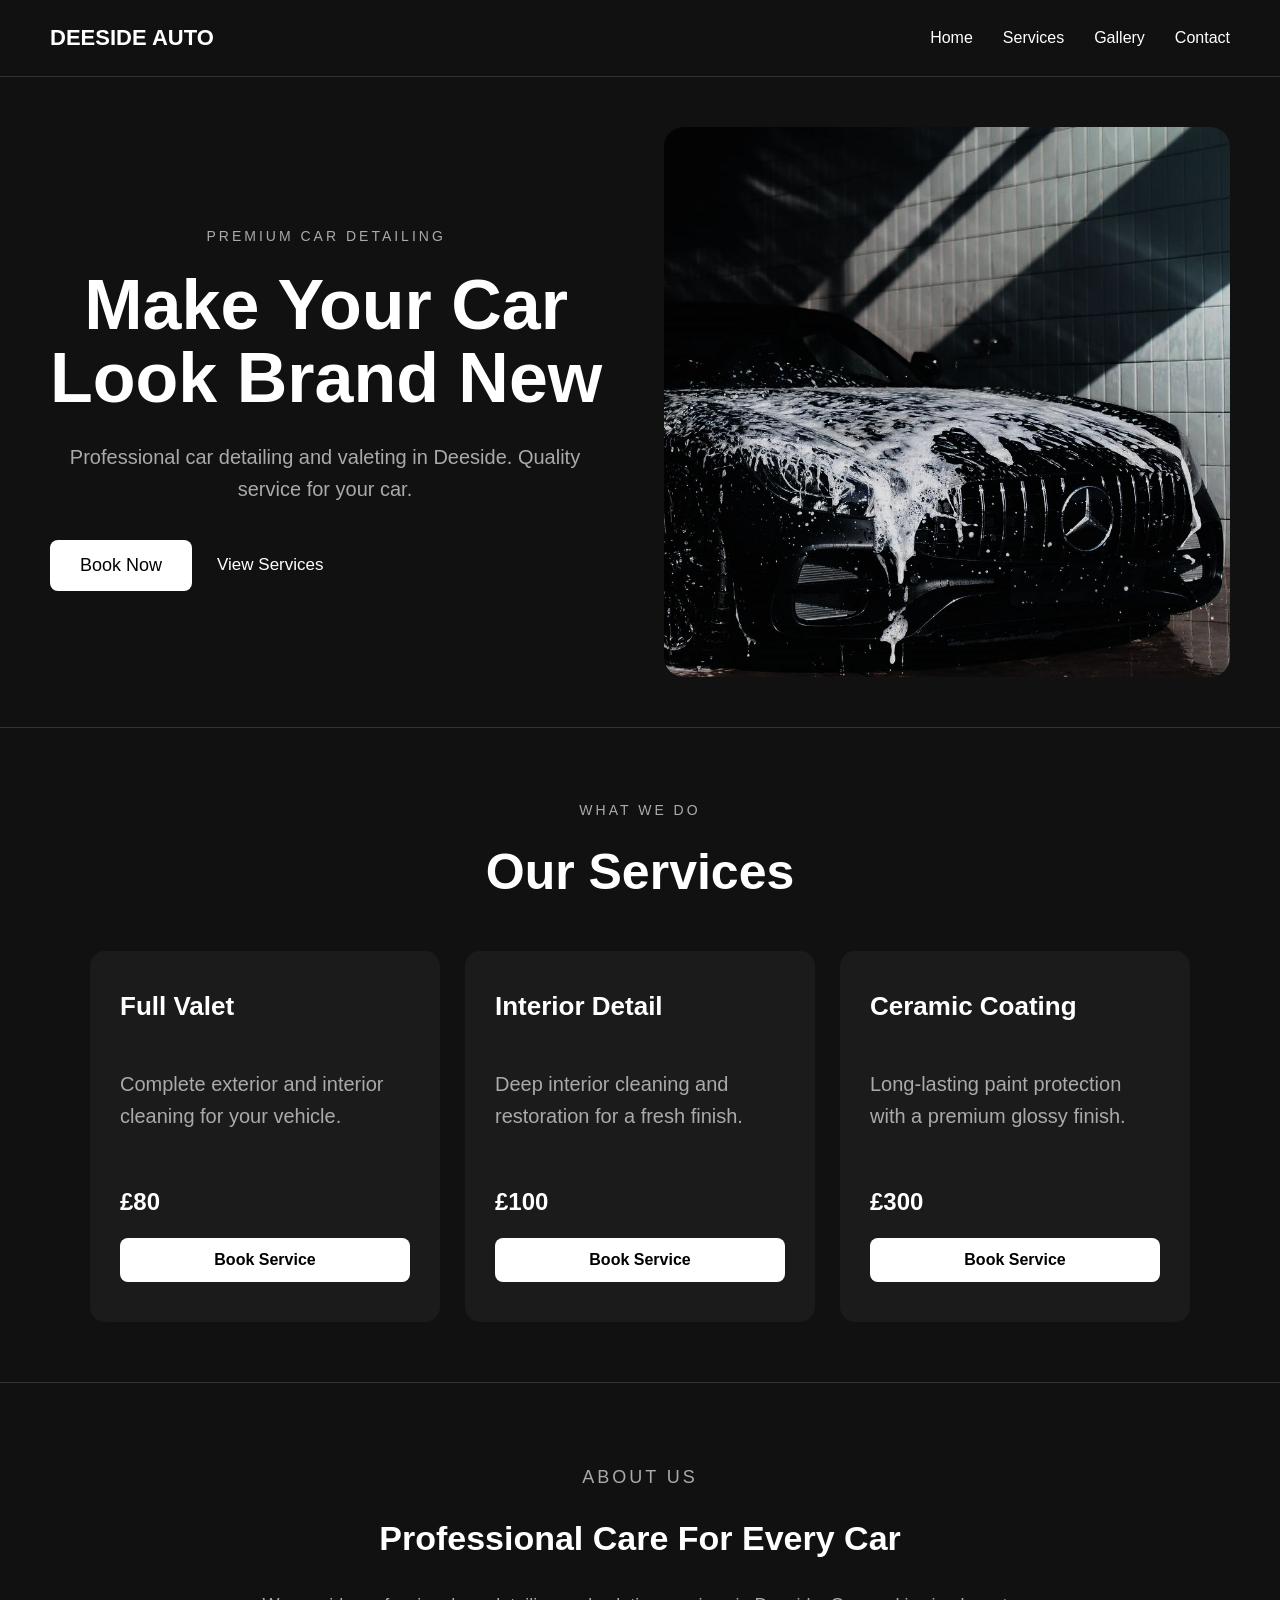
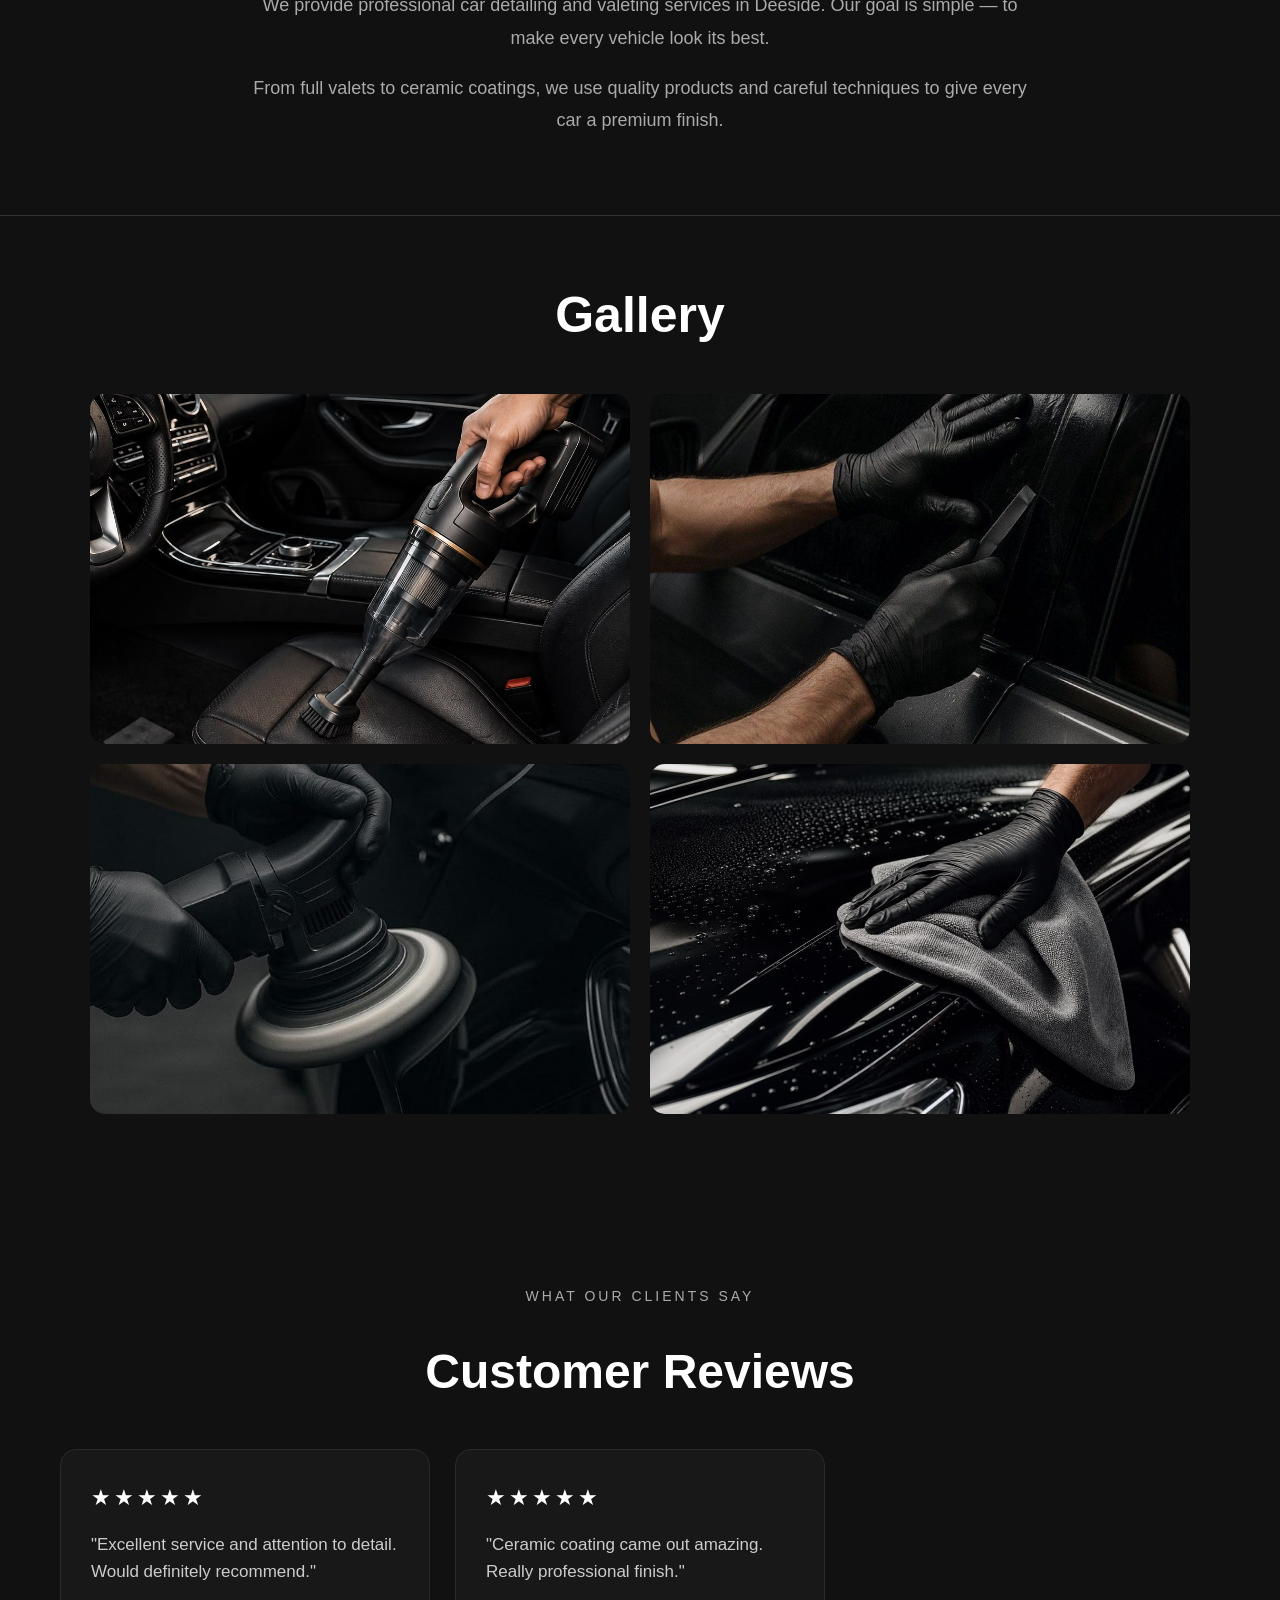
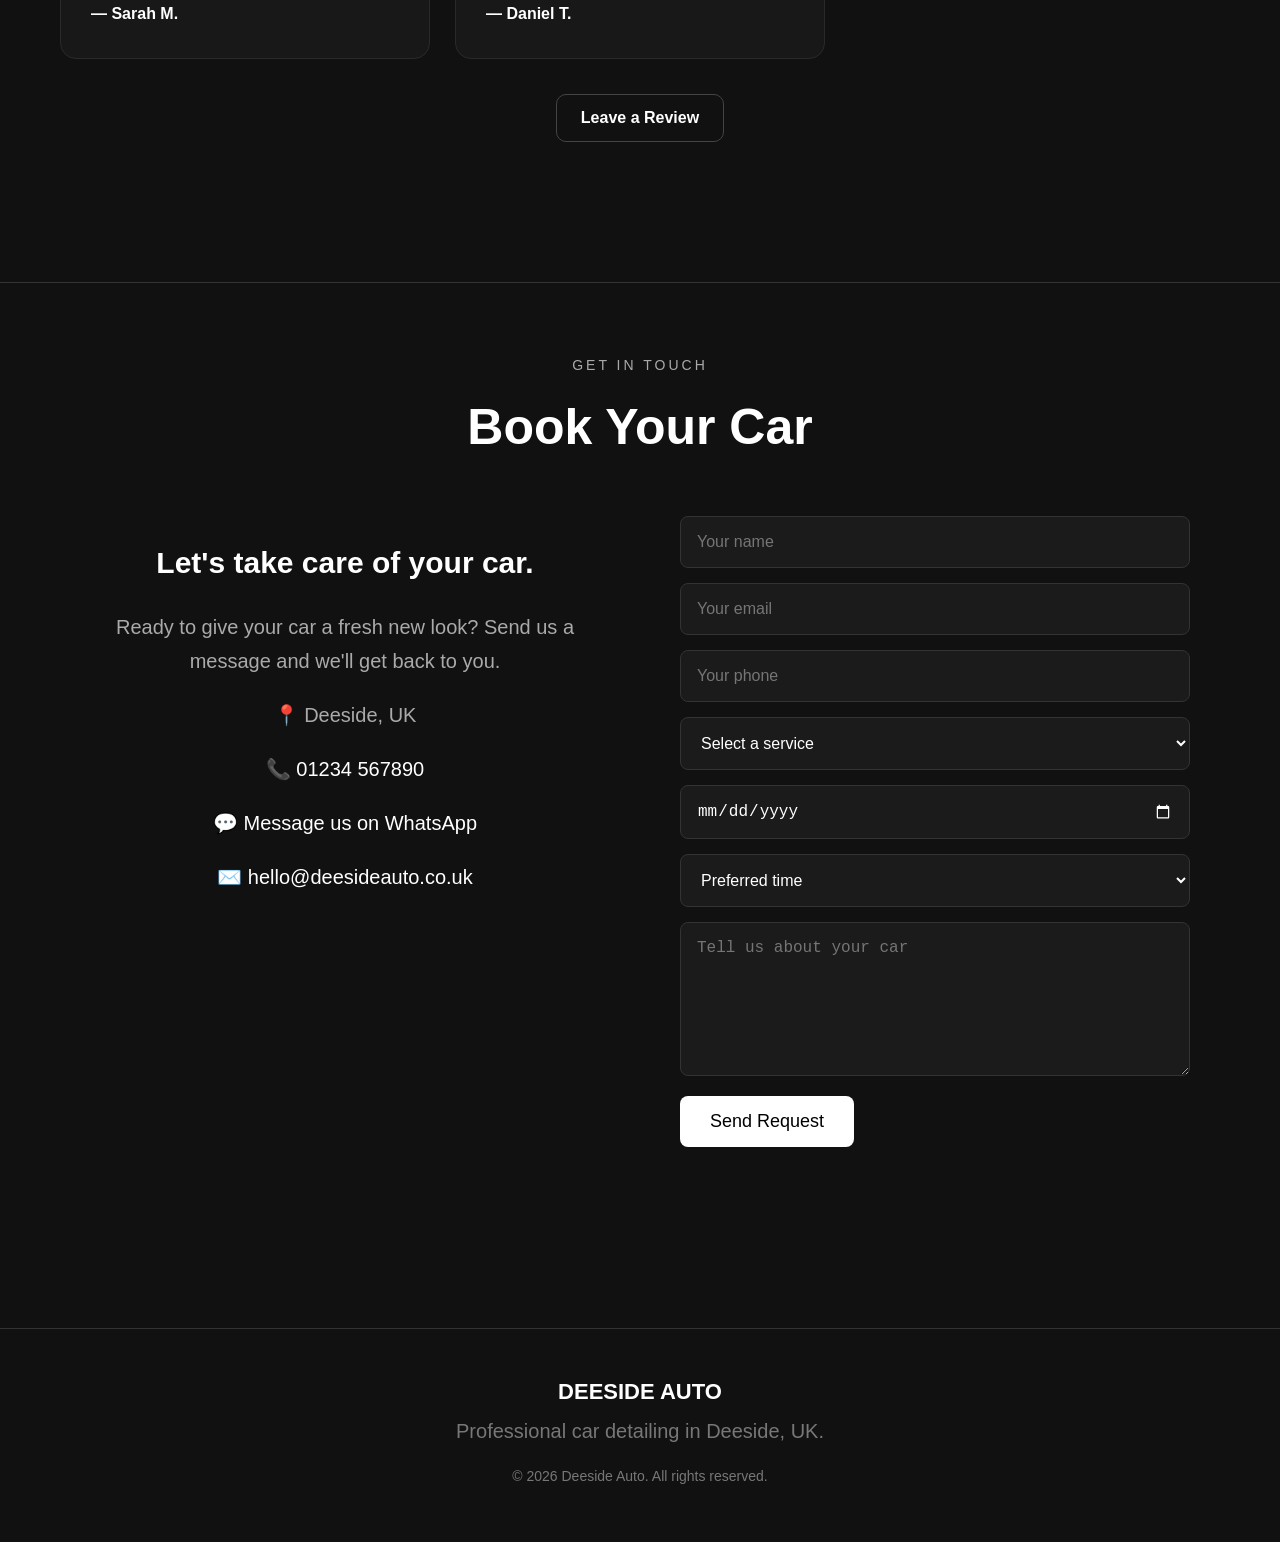
==== commit e72793bc: "Add customer review form" ====
--- a/index.html
+++ b/index.html
@@ -111,6 +111,72 @@
 
     </div>
 
+</section>
+
+<section class="reviews reveal" id="reviews">
+
+    <p class="small-title">WHAT OUR CLIENTS SAY</p>
+    <h2>Customer Reviews</h2>
+
+    <div class="review-cards">
+
+        <div class="review-card">
+            <div class="stars">★★★★★</div>
+            <p>
+                "Excellent service and attention to detail. Would definitely recommend."
+            </p>
+            <span>— Sarah M.</span>
+        </div>
+
+        <div class="review-card">
+            <div class="stars">★★★★★</div>
+            <p>
+                "Ceramic coating came out amazing. Really professional finish."
+            </p>
+            <span>— Daniel T.</span>
+        </div>
+
+    </div>
+<button type="button" class="leave-review-button">
+    Leave a Review
+</button>
+
+  <form
+    class="review-form"
+    action="https://formspree.io/f/mgaezrvd"
+    method="POST"
+>
+<input
+    type="text"
+    name="review_name"
+    placeholder="Your name"
+    required
+>
+
+        <select name="rating" required>
+        <option value="">Select rating</option>
+        <option value="5">★★★★★ — 5 stars</option>
+        <option value="4">★★★★☆ — 4 stars</option>
+        <option value="3">★★★☆☆ — 3 stars</option>
+        <option value="2">★★☆☆☆ — 2 stars</option>
+        <option value="1">★☆☆☆☆ — 1 star</option>
+    </select>
+
+    <textarea
+        name="review"
+        placeholder="Write your review"
+        required
+    ></textarea>
+
+    <button type="submit">
+        Submit Review
+    </button>
+
+    <p class="review-success">
+    ✓ Thank you! Your review has been submitted.
+</p>
+
+</form>
 </section>
 <section class="contact reveal" id="contact">
 
--- a/style.css
+++ b/style.css
@@ -437,6 +437,94 @@
     transform: translateY(0);
 }
 
+.reviews {
+    padding: 100px 60px;
+    background: #111111;
+    text-align: center;
+}
+
+.reviews h2 {
+    font-size: 48px;
+    margin-bottom: 50px;
+}
+
+.review-cards {
+    display: grid;
+    grid-template-columns: repeat(3, 1fr);
+    gap: 25px;
+    max-width: 1200px;
+    margin: 0 auto;
+}
+
+.review-card {
+    background: #181818;
+    border: 1px solid #2a2a2a;
+    border-radius: 16px;
+    padding: 35px 30px;
+    text-align: left;
+}
+
+.review-card .stars {
+    font-size: 22px;
+    letter-spacing: 3px;
+    margin-bottom: 20px;
+}
+
+.review-card p {
+    color: #cccccc;
+    font-size: 17px;
+    line-height: 1.6;
+    margin-bottom: 20px;
+}
+
+.review-card span {
+    color: white;
+    font-weight: 600;
+}  
+
+.review-form {
+    display: grid;
+    gap: 18px;
+    max-width: 600px;
+    margin: 40px auto 0;
+}
+
+.review-form input,
+.review-form select,
+.review-form textarea {
+    width: 100%;
+    box-sizing: border-box;
+    background: #181818;
+    color: white;
+    border: 1px solid #333333;
+    border-radius: 10px;
+    padding: 16px;
+    font-size: 16px;
+}
+
+.review-form textarea {
+    min-height: 140px;
+    resize: vertical;
+}
+
+.review-form select {
+    cursor: pointer;
+}
+
+.review-form button {
+    background: white;
+    color: #111111;
+    border: none;
+    border-radius: 10px;
+    padding: 16px 24px;
+    font-size: 17px;
+    font-weight: 600;
+    cursor: pointer;
+}
+
+.review-form button:hover {
+    opacity: 0.85;
+}
 
 /* =========================
    MOBILE
@@ -599,6 +687,34 @@
     transform: translateY(0);
 }
 
+.reviews {
+    padding: 70px 20px;
+}
+
+.reviews h2 {
+    font-size: 38px;
+}
+
+.review-cards {
+    grid-template-columns: 1fr;
+}
+
+.review-card {
+    padding: 30px 25px;
+}
+
+.review-form {
+    width: 100%;
+    margin-top: 30px;
+}
+
+.review-form input,
+.review-form select,
+.review-form textarea,
+.review-form button {
+    width: 100%;
+}
+
 }
 
 input[type="date"] {
@@ -609,3 +725,81 @@
     opacity: 1;
     filter: brightness(0) invert(1);
 }
+
+.review-success {
+    display: none;
+    margin-top: 18px;
+    padding: 14px 18px;
+    background: rgba(255, 255, 255, 0.06);
+    border: 1px solid #444;
+    border-radius: 8px;
+    color: #ffffff;
+    font-size: 15px;
+    text-align: center;
+}
+
+.review-success.show {
+    display: block;
+    animation: reviewSuccess 0.4s ease;
+}
+
+@keyframes reviewSuccess {
+    from {
+        opacity: 0;
+        transform: translateY(8px);
+    }
+
+    to {
+        opacity: 1;
+        transform: translateY(0);
+    }
+}
+
+.review-form {
+    max-height: 0;
+    opacity: 0;
+    overflow: hidden;
+    visibility: hidden;
+    transform: translateY(-15px);
+    transition:
+        max-height 0.5s ease,
+        opacity 0.35s ease,
+        transform 0.35s ease,
+        visibility 0.35s;
+}
+
+.review-form {
+    max-height: 0;
+    opacity: 0;
+    overflow: hidden;
+    visibility: hidden;
+    transform: translateY(-15px);
+    transition:
+        max-height 0.5s ease,
+        opacity 0.35s ease,
+        transform 0.35s ease,
+        visibility 0.35s;
+}
+
+.review-form.show {
+    max-height: 700px;
+    opacity: 1;
+    visibility: visible;
+    transform: translateY(0);
+}
+
+.leave-review-button {
+    margin-top: 35px;
+    padding: 14px 24px;
+    background: transparent;
+    color: white;
+    border: 1px solid #444;
+    border-radius: 10px;
+    font-size: 16px;
+    font-weight: 600;
+    cursor: pointer;
+}
+
+.leave-review-button:hover {
+    background: #1a1a1a;
+}
